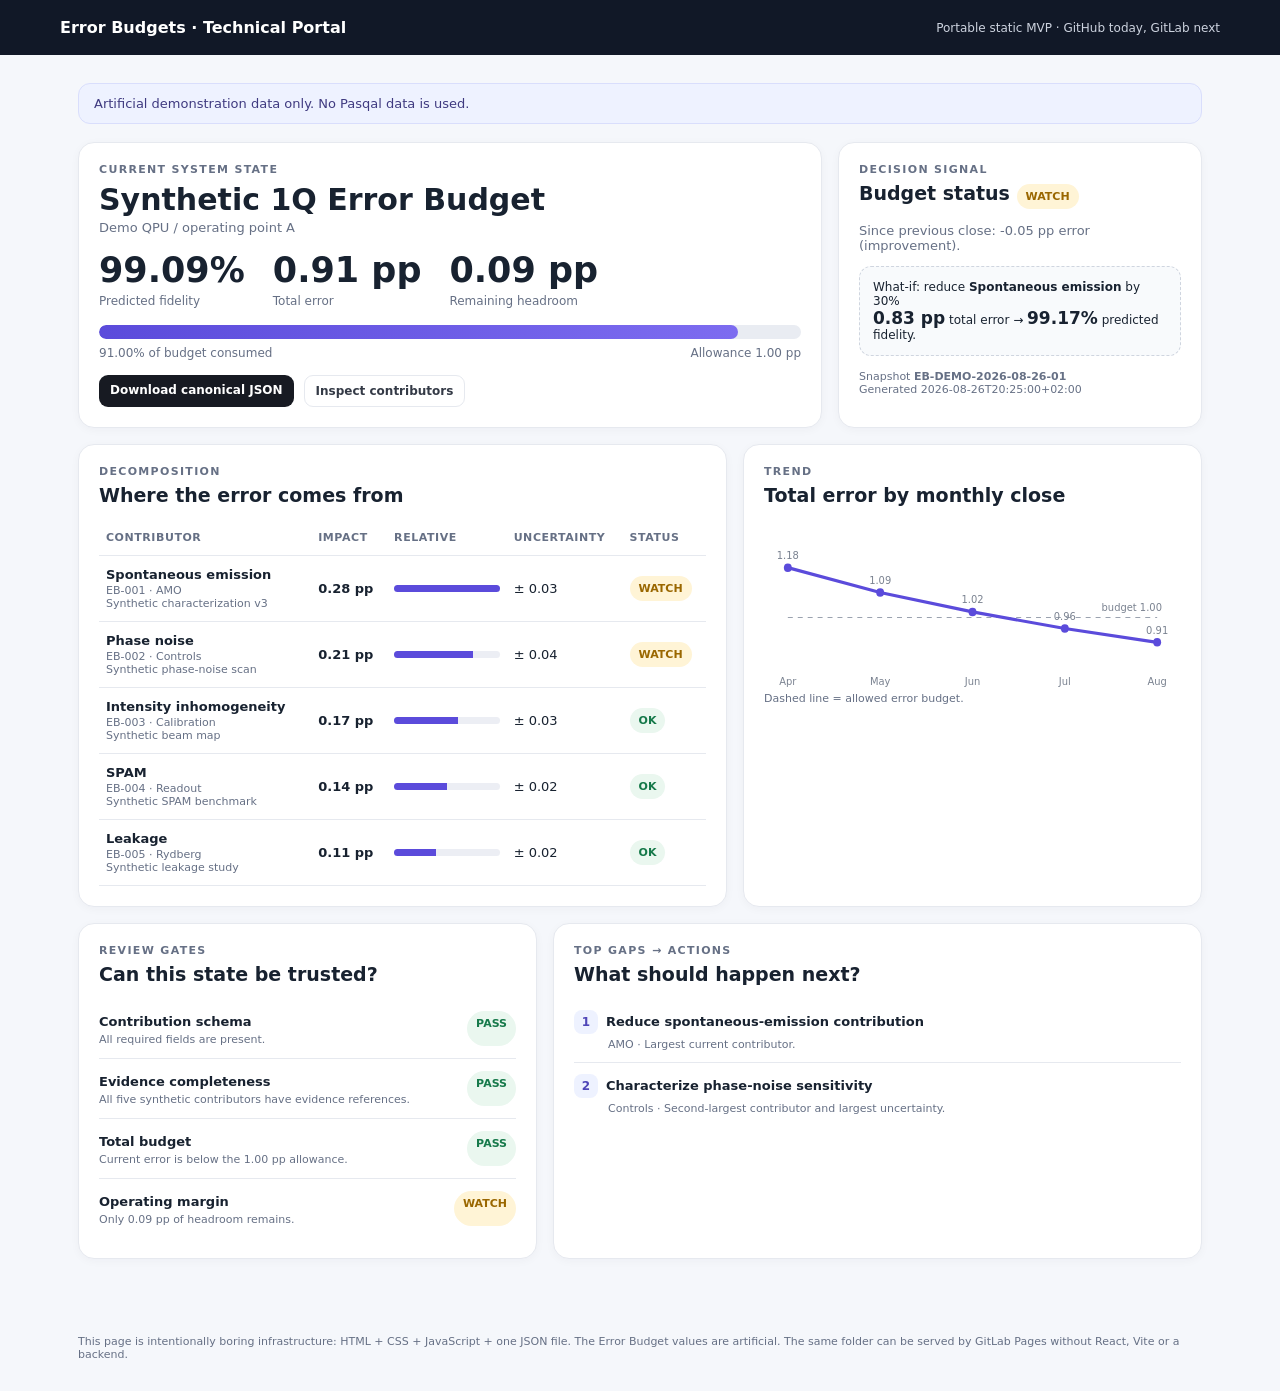
==== public/error-budget-demo/index.html @ 0f98104f "Add portable synthetic Error Budget dashboard" ====
<!doctype html>
<html lang="en">
<head>
<meta charset="utf-8">
<meta name="viewport" content="width=device-width,initial-scale=1">
<title>Synthetic Error Budget MVP</title>
<style>
:root{--bg:#f5f7fb;--card:#fff;--ink:#182230;--muted:#667085;--line:#e6e9ef;--accent:#5b4bdb;--ok:#16794a;--okbg:#eaf7ef;--warn:#9a6700;--warnbg:#fff4d6;--bad:#b42318;--badbg:#feeceb;--dark:#111827}*{box-sizing:border-box}body{margin:0;font-family:Inter,ui-sans-serif,system-ui,-apple-system,BlinkMacSystemFont,"Segoe UI",sans-serif;background:var(--bg);color:var(--ink)}header{background:var(--dark);color:#fff;padding:18px 26px}.head{max-width:1160px;margin:auto;display:flex;justify-content:space-between;gap:20px;align-items:center}.brand{font-weight:800}.demo{font-size:12px;color:#cdd3df}main{max-width:1160px;margin:28px auto;padding:0 18px 48px}.notice{background:#eef2ff;border:1px solid #d9defc;border-radius:12px;padding:12px 15px;color:#3f3a80;font-size:13px;margin-bottom:18px}.grid{display:grid;grid-template-columns:repeat(12,1fr);gap:16px}.card{background:var(--card);border:1px solid var(--line);border-radius:16px;padding:20px;box-shadow:0 2px 10px rgba(24,34,48,.035)}.span8{grid-column:span 8}.span4{grid-column:span 4}.span7{grid-column:span 7}.span5{grid-column:span 5}.eyebrow{font-size:11px;text-transform:uppercase;letter-spacing:.12em;color:var(--muted);font-weight:800}h1{font-size:30px;margin:6px 0 3px}h2{font-size:19px;margin:6px 0 14px}.sub{color:var(--muted);font-size:13px}.kpirow{display:flex;gap:28px;flex-wrap:wrap;margin-top:18px}.kpi .value{font-size:35px;font-weight:850;line-height:1}.kpi .label{font-size:12px;color:var(--muted);margin-top:6px}.pill{display:inline-block;border-radius:999px;padding:6px 9px;font-size:11px;font-weight:850}.PASS,.OK{background:var(--okbg);color:var(--ok)}.WATCH{background:var(--warnbg);color:var(--warn)}.FAIL,.BLOCKED{background:var(--badbg);color:var(--bad)}.meter{height:14px;background:#e9ecf2;border-radius:999px;overflow:hidden;margin:17px 0 7px}.meter>div{height:100%;background:linear-gradient(90deg,#5b4bdb,#7d6cf0);border-radius:999px}.rowline{display:flex;justify-content:space-between;gap:12px;font-size:12px;color:var(--muted)}table{width:100%;border-collapse:collapse}th,td{text-align:left;padding:11px 7px;border-bottom:1px solid var(--line);vertical-align:middle}th{font-size:11px;color:var(--muted);text-transform:uppercase;letter-spacing:.05em}td{font-size:13px}.name{font-weight:750}.small{font-size:11px;color:var(--muted);margin-top:2px}.impactbar{min-width:95px;height:7px;background:#eceef4;border-radius:99px;overflow:hidden}.impactbar div{height:100%;background:var(--accent)}.gate{display:grid;grid-template-columns:1fr auto;gap:10px;padding:12px 0;border-bottom:1px solid var(--line)}.gate:last-child{border-bottom:0}.gate b{font-size:13px}.gate p{margin:3px 0 0;font-size:11px;color:var(--muted)}.action{padding:11px 0;border-bottom:1px solid var(--line)}.action:last-child{border-bottom:0}.action .n{display:inline-grid;place-items:center;width:24px;height:24px;border-radius:8px;background:#eef2ff;color:#4f46b8;font-size:12px;font-weight:800;margin-right:8px}.action b{font-size:13px}.action p{font-size:11px;color:var(--muted);margin:4px 0 0 34px}.scenario{background:#f8fafc;border:1px dashed #cfd5df;border-radius:12px;padding:13px;margin-top:13px;font-size:12px}.scenario strong{font-size:17px}.trendwrap{height:170px;margin-top:10px}.trendwrap svg{width:100%;height:100%;overflow:visible}.axis{font-size:10px;fill:#7a8290}.linkbar{display:flex;gap:10px;flex-wrap:wrap;margin-top:15px}.button{display:inline-block;text-decoration:none;background:#171a22;color:white;padding:8px 11px;border-radius:9px;font-size:12px;font-weight:700}.button.secondary{background:white;color:#343a46;border:1px solid var(--line)}footer{max-width:1160px;margin:auto;padding:0 18px 30px;color:var(--muted);font-size:11px}@media(max-width:850px){.span8,.span4,.span7,.span5{grid-column:1/-1}.head{align-items:flex-start;flex-direction:column}.kpirow{gap:20px}.tablewrap{overflow-x:auto}}
</style>
</head>
<body>
<header><div class="head"><div class="brand">Error Budgets · Technical Portal</div><div class="demo">Portable static MVP · GitHub today, GitLab next</div></div></header>
<main>
<div class="notice" id="disclaimer">Loading synthetic dataset…</div>
<div class="grid">
<section class="card span8">
<div class="eyebrow">Current system state</div><h1 id="title">Synthetic Error Budget</h1><div class="sub" id="scope"></div>
<div class="kpirow">
<div class="kpi"><div class="value" id="fidelity">—</div><div class="label">Predicted fidelity</div></div>
<div class="kpi"><div class="value" id="error">—</div><div class="label">Total error</div></div>
<div class="kpi"><div class="value" id="headroom">—</div><div class="label">Remaining headroom</div></div>
</div>
<div class="meter"><div id="meter" style="width:0%"></div></div><div class="rowline"><span id="consumed"></span><span id="allowance"></span></div>
<div class="linkbar"><a class="button" href="data.json" download>Download canonical JSON</a><a class="button secondary" href="#contributors">Inspect contributors</a></div>
</section>
<section class="card span4"><div class="eyebrow">Decision signal</div><h2>Budget status <span id="status" class="pill"></span></h2><div id="change" class="sub"></div><div class="scenario" id="scenario"></div><div class="small" style="margin-top:14px">Snapshot <b id="snapshot"></b><br>Generated <span id="generated"></span></div></section>
<section class="card span7" id="contributors"><div class="eyebrow">Decomposition</div><h2>Where the error comes from</h2><div class="tablewrap"><table><thead><tr><th>Contributor</th><th>Impact</th><th>Relative</th><th>Uncertainty</th><th>Status</th></tr></thead><tbody id="rows"></tbody></table></div></section>
<section class="card span5"><div class="eyebrow">Trend</div><h2>Total error by monthly close</h2><div class="trendwrap"><svg id="trend" viewBox="0 0 420 160" preserveAspectRatio="none"></svg></div><div class="small">Dashed line = allowed error budget.</div></section>
<section class="card span5"><div class="eyebrow">Review gates</div><h2>Can this state be trusted?</h2><div id="gates"></div></section>
<section class="card span7"><div class="eyebrow">Top gaps → actions</div><h2>What should happen next?</h2><div id="actions"></div></section>
</div>
</main>
<footer>This page is intentionally boring infrastructure: HTML + CSS + JavaScript + one JSON file. The Error Budget values are artificial. The same folder can be served by GitLab Pages without React, Vite or a backend.</footer>
<script>
const cls=s=>String(s).toUpperCase(); const f=n=>Number(n).toFixed(2);
fetch('data.json',{cache:'no-store'}).then(r=>{if(!r.ok)throw new Error('data.json '+r.status);return r.json()}).then(d=>{
 const b=d.budget, current=b.current_error_pp, allowed=b.allowed_error_pp, fidelity=100-current, head=allowed-current, used=current/allowed*100, delta=current-b.previous_error_pp;
 document.title=d.meta.title+' · Error Budgets MVP'; document.querySelector('#disclaimer').textContent=d.meta.disclaimer;
 document.querySelector('#title').textContent=d.meta.title; document.querySelector('#scope').textContent=d.meta.scope;
 document.querySelector('#fidelity').textContent=f(fidelity)+'%'; document.querySelector('#error').textContent=f(current)+' pp'; document.querySelector('#headroom').textContent=f(head)+' pp';
 document.querySelector('#meter').style.width=Math.min(100,used)+'%'; document.querySelector('#consumed').textContent=f(used)+'% of budget consumed'; document.querySelector('#allowance').textContent='Allowance '+f(allowed)+' pp';
 const st=document.querySelector('#status');st.textContent=b.status;st.className='pill '+cls(b.status);
 document.querySelector('#change').textContent='Since previous close: '+(delta>0?'+':'')+f(delta)+' pp error ('+(delta<0?'improvement':'degradation')+').'; document.querySelector('#snapshot').textContent=d.meta.snapshot;document.querySelector('#generated').textContent=d.meta.generated_at;
 const max=Math.max(...d.contributors.map(x=>x.impact_pp)); document.querySelector('#rows').innerHTML=d.contributors.slice().sort((a,b)=>b.impact_pp-a.impact_pp).map(x=>`<tr><td><div class="name">${x.name}</div><div class="small">${x.id} · ${x.owner}<br>${x.evidence}</div></td><td><b>${f(x.impact_pp)} pp</b></td><td><div class="impactbar"><div style="width:${100*x.impact_pp/max}%"></div></div></td><td>± ${f(x.uncertainty_pp)}</td><td><span class="pill ${cls(x.status)}">${x.status}</span></td></tr>`).join('');
 document.querySelector('#gates').innerHTML=d.gates.map(g=>`<div class="gate"><div><b>${g.name}</b><p>${g.note}</p></div><span class="pill ${cls(g.status)}">${g.status}</span></div>`).join('');
 document.querySelector('#actions').innerHTML=d.actions.map(a=>`<div class="action"><span class="n">${a.priority}</span><b>${a.action}</b><p>${a.owner} · ${a.rationale}</p></div>`).join('');
 const top=d.contributors.slice().sort((a,b)=>b.impact_pp-a.impact_pp)[0], improved=current-top.impact_pp*.30; document.querySelector('#scenario').innerHTML=`What-if: reduce <b>${top.name}</b> by 30%<br><strong>${f(improved)} pp</strong> total error → <strong>${f(100-improved)}%</strong> predicted fidelity.`;
 drawTrend(d.history,allowed);
}).catch(e=>{document.querySelector('#disclaimer').textContent='Could not load canonical data: '+e.message;document.querySelector('#disclaimer').style.background='#feeceb';});
function drawTrend(hist,allowed){const svg=document.querySelector('#trend'),W=420,H=160,p=24,vals=hist.map(x=>x.error_pp).concat([allowed]),min=Math.min(...vals)-.08,max=Math.max(...vals)+.08,X=i=>p+i*(W-2*p)/(hist.length-1),Y=v=>H-p-(v-min)*(H-2*p)/(max-min);let s=`<line x1="${p}" y1="${Y(allowed)}" x2="${W-p}" y2="${Y(allowed)}" stroke="#9aa2af" stroke-dasharray="5 5"/><text class="axis" x="${W-p-56}" y="${Y(allowed)-6}">budget ${allowed.toFixed(2)}</text>`;s+=`<polyline fill="none" stroke="#5b4bdb" stroke-width="3" points="${hist.map((x,i)=>X(i)+','+Y(x.error_pp)).join(' ')}"/>`;hist.forEach((x,i)=>{s+=`<circle cx="${X(i)}" cy="${Y(x.error_pp)}" r="4" fill="#5b4bdb"/><text class="axis" text-anchor="middle" x="${X(i)}" y="${H-5}">${x.period}</text><text class="axis" text-anchor="middle" x="${X(i)}" y="${Y(x.error_pp)-8}">${x.error_pp.toFixed(2)}</text>`});svg.innerHTML=s}
</script>
</body></html>
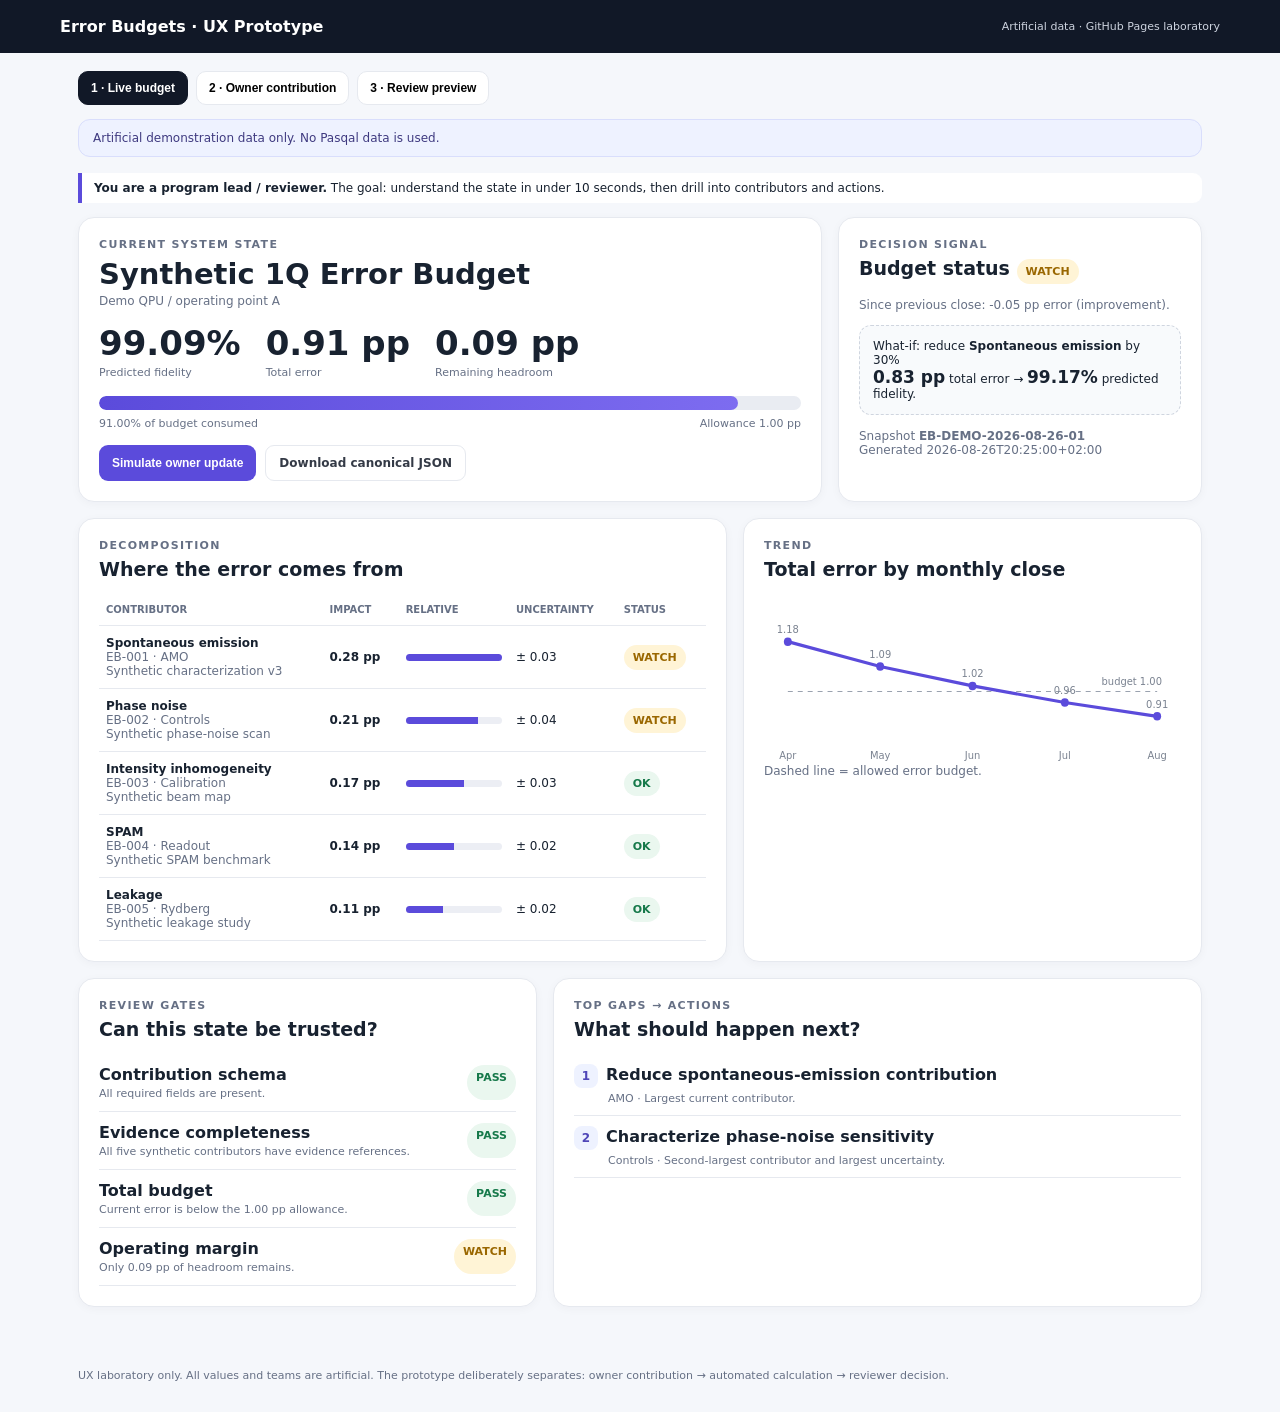
==== commit d340da9c: "Upgrade Error Budget demo to end-to-end UX prototype" ====
--- a/public/error-budget-demo/index.html
+++ b/public/error-budget-demo/index.html
@@ -1,52 +1,51 @@
 <!doctype html>
 <html lang="en">
 <head>
-<meta charset="utf-8">
-<meta name="viewport" content="width=device-width,initial-scale=1">
-<title>Synthetic Error Budget MVP</title>
+<meta charset="utf-8"><meta name="viewport" content="width=device-width,initial-scale=1">
+<title>Synthetic Error Budget UX MVP</title>
 <style>
-:root{--bg:#f5f7fb;--card:#fff;--ink:#182230;--muted:#667085;--line:#e6e9ef;--accent:#5b4bdb;--ok:#16794a;--okbg:#eaf7ef;--warn:#9a6700;--warnbg:#fff4d6;--bad:#b42318;--badbg:#feeceb;--dark:#111827}*{box-sizing:border-box}body{margin:0;font-family:Inter,ui-sans-serif,system-ui,-apple-system,BlinkMacSystemFont,"Segoe UI",sans-serif;background:var(--bg);color:var(--ink)}header{background:var(--dark);color:#fff;padding:18px 26px}.head{max-width:1160px;margin:auto;display:flex;justify-content:space-between;gap:20px;align-items:center}.brand{font-weight:800}.demo{font-size:12px;color:#cdd3df}main{max-width:1160px;margin:28px auto;padding:0 18px 48px}.notice{background:#eef2ff;border:1px solid #d9defc;border-radius:12px;padding:12px 15px;color:#3f3a80;font-size:13px;margin-bottom:18px}.grid{display:grid;grid-template-columns:repeat(12,1fr);gap:16px}.card{background:var(--card);border:1px solid var(--line);border-radius:16px;padding:20px;box-shadow:0 2px 10px rgba(24,34,48,.035)}.span8{grid-column:span 8}.span4{grid-column:span 4}.span7{grid-column:span 7}.span5{grid-column:span 5}.eyebrow{font-size:11px;text-transform:uppercase;letter-spacing:.12em;color:var(--muted);font-weight:800}h1{font-size:30px;margin:6px 0 3px}h2{font-size:19px;margin:6px 0 14px}.sub{color:var(--muted);font-size:13px}.kpirow{display:flex;gap:28px;flex-wrap:wrap;margin-top:18px}.kpi .value{font-size:35px;font-weight:850;line-height:1}.kpi .label{font-size:12px;color:var(--muted);margin-top:6px}.pill{display:inline-block;border-radius:999px;padding:6px 9px;font-size:11px;font-weight:850}.PASS,.OK{background:var(--okbg);color:var(--ok)}.WATCH{background:var(--warnbg);color:var(--warn)}.FAIL,.BLOCKED{background:var(--badbg);color:var(--bad)}.meter{height:14px;background:#e9ecf2;border-radius:999px;overflow:hidden;margin:17px 0 7px}.meter>div{height:100%;background:linear-gradient(90deg,#5b4bdb,#7d6cf0);border-radius:999px}.rowline{display:flex;justify-content:space-between;gap:12px;font-size:12px;color:var(--muted)}table{width:100%;border-collapse:collapse}th,td{text-align:left;padding:11px 7px;border-bottom:1px solid var(--line);vertical-align:middle}th{font-size:11px;color:var(--muted);text-transform:uppercase;letter-spacing:.05em}td{font-size:13px}.name{font-weight:750}.small{font-size:11px;color:var(--muted);margin-top:2px}.impactbar{min-width:95px;height:7px;background:#eceef4;border-radius:99px;overflow:hidden}.impactbar div{height:100%;background:var(--accent)}.gate{display:grid;grid-template-columns:1fr auto;gap:10px;padding:12px 0;border-bottom:1px solid var(--line)}.gate:last-child{border-bottom:0}.gate b{font-size:13px}.gate p{margin:3px 0 0;font-size:11px;color:var(--muted)}.action{padding:11px 0;border-bottom:1px solid var(--line)}.action:last-child{border-bottom:0}.action .n{display:inline-grid;place-items:center;width:24px;height:24px;border-radius:8px;background:#eef2ff;color:#4f46b8;font-size:12px;font-weight:800;margin-right:8px}.action b{font-size:13px}.action p{font-size:11px;color:var(--muted);margin:4px 0 0 34px}.scenario{background:#f8fafc;border:1px dashed #cfd5df;border-radius:12px;padding:13px;margin-top:13px;font-size:12px}.scenario strong{font-size:17px}.trendwrap{height:170px;margin-top:10px}.trendwrap svg{width:100%;height:100%;overflow:visible}.axis{font-size:10px;fill:#7a8290}.linkbar{display:flex;gap:10px;flex-wrap:wrap;margin-top:15px}.button{display:inline-block;text-decoration:none;background:#171a22;color:white;padding:8px 11px;border-radius:9px;font-size:12px;font-weight:700}.button.secondary{background:white;color:#343a46;border:1px solid var(--line)}footer{max-width:1160px;margin:auto;padding:0 18px 30px;color:var(--muted);font-size:11px}@media(max-width:850px){.span8,.span4,.span7,.span5{grid-column:1/-1}.head{align-items:flex-start;flex-direction:column}.kpirow{gap:20px}.tablewrap{overflow-x:auto}}
+:root{--bg:#f5f7fb;--card:#fff;--ink:#182230;--muted:#667085;--line:#e6e9ef;--accent:#5b4bdb;--accent2:#eef2ff;--ok:#16794a;--okbg:#eaf7ef;--warn:#9a6700;--warnbg:#fff4d6;--bad:#b42318;--badbg:#feeceb;--dark:#111827}*{box-sizing:border-box}body{margin:0;font-family:Inter,ui-sans-serif,system-ui,-apple-system,BlinkMacSystemFont,"Segoe UI",sans-serif;background:var(--bg);color:var(--ink)}header{background:var(--dark);color:#fff;padding:17px 20px;position:sticky;top:0;z-index:5}.head{max-width:1160px;margin:auto;display:flex;justify-content:space-between;align-items:center;gap:12px}.brand{font-weight:850}.demo{font-size:11px;color:#cdd3df}.tabs{max-width:1160px;margin:18px auto 0;padding:0 18px;display:flex;gap:8px;overflow:auto}.tab{border:1px solid var(--line);background:#fff;border-radius:10px;padding:9px 12px;font-weight:750;font-size:12px;white-space:nowrap;cursor:pointer}.tab.active{background:var(--dark);color:white;border-color:var(--dark)}main{max-width:1160px;margin:14px auto;padding:0 18px 48px}.notice{background:#eef2ff;border:1px solid #d9defc;border-radius:12px;padding:11px 14px;color:#3f3a80;font-size:12px;margin-bottom:16px}.view{display:none}.view.active{display:block}.grid{display:grid;grid-template-columns:repeat(12,1fr);gap:16px}.card{background:var(--card);border:1px solid var(--line);border-radius:16px;padding:20px;box-shadow:0 2px 10px rgba(24,34,48,.035)}.span8{grid-column:span 8}.span7{grid-column:span 7}.span6{grid-column:span 6}.span5{grid-column:span 5}.span4{grid-column:span 4}.eyebrow{font-size:11px;text-transform:uppercase;letter-spacing:.12em;color:var(--muted);font-weight:800}h1{font-size:29px;margin:6px 0 3px}h2{font-size:19px;margin:6px 0 14px}h3{font-size:15px;margin:10px 0}.sub,.small{color:var(--muted);font-size:12px}.kpirow{display:flex;gap:25px;flex-wrap:wrap;margin-top:18px}.kpi .value{font-size:34px;font-weight:850;line-height:1}.kpi .label{font-size:11px;color:var(--muted);margin-top:6px}.pill{display:inline-block;border-radius:999px;padding:6px 9px;font-size:11px;font-weight:850}.PASS,.OK,.ACCEPT{background:var(--okbg);color:var(--ok)}.WATCH{background:var(--warnbg);color:var(--warn)}.FAIL,.BLOCKED,.REJECT{background:var(--badbg);color:var(--bad)}.meter{height:14px;background:#e9ecf2;border-radius:999px;overflow:hidden;margin:17px 0 7px}.meter>div{height:100%;background:linear-gradient(90deg,#5b4bdb,#7d6cf0);border-radius:999px}.rowline{display:flex;justify-content:space-between;gap:12px;font-size:11px;color:var(--muted)}table{width:100%;border-collapse:collapse}th,td{text-align:left;padding:10px 7px;border-bottom:1px solid var(--line);vertical-align:middle}th{font-size:10px;color:var(--muted);text-transform:uppercase}td{font-size:12px}.name{font-weight:750}.impactbar{min-width:80px;height:7px;background:#eceef4;border-radius:99px;overflow:hidden}.impactbar div{height:100%;background:var(--accent)}.gate{display:grid;grid-template-columns:1fr auto;gap:10px;padding:11px 0;border-bottom:1px solid var(--line)}.gate p{margin:3px 0 0;font-size:11px;color:var(--muted)}.action{padding:10px 0;border-bottom:1px solid var(--line)}.action .n{display:inline-grid;place-items:center;width:24px;height:24px;border-radius:8px;background:var(--accent2);color:#4f46b8;font-size:12px;font-weight:800;margin-right:8px}.action p{font-size:11px;color:var(--muted);margin:4px 0 0 34px}.scenario,.preview{background:#f8fafc;border:1px dashed #cfd5df;border-radius:12px;padding:13px;margin-top:13px;font-size:12px}.scenario strong,.preview strong{font-size:17px}.trendwrap{height:170px;margin-top:10px}.trendwrap svg{width:100%;height:100%;overflow:visible}.axis{font-size:10px;fill:#7a8290}.button{display:inline-block;border:0;text-decoration:none;background:#171a22;color:white;padding:10px 13px;border-radius:9px;font-size:12px;font-weight:750;cursor:pointer}.button.secondary{background:white;color:#343a46;border:1px solid var(--line)}.button.accent{background:var(--accent)}.buttonrow{display:flex;gap:9px;flex-wrap:wrap;margin-top:15px}label{display:block;font-size:11px;font-weight:800;margin:13px 0 5px}input,select,textarea{width:100%;padding:11px 12px;border:1px solid #d5dae3;border-radius:10px;background:white;color:var(--ink);font:inherit;font-size:13px}textarea{min-height:82px;resize:vertical}.formgrid{display:grid;grid-template-columns:1fr 1fr;gap:12px}.jsonbox{white-space:pre-wrap;background:#101827;color:#d8e0ef;border-radius:12px;padding:14px;font-family:ui-monospace,SFMono-Regular,Menlo,monospace;font-size:11px;overflow:auto}.compare{display:grid;grid-template-columns:1fr auto 1fr;gap:12px;align-items:center}.compare .side{border:1px solid var(--line);border-radius:12px;padding:15px}.arrow{font-size:24px;color:var(--muted)}.rolehint{border-left:4px solid var(--accent);padding:8px 12px;background:white;margin-bottom:14px;border-radius:0 9px 9px 0;font-size:12px}.empty{padding:20px;border:1px dashed #cbd2dc;border-radius:12px;color:var(--muted);text-align:center}footer{max-width:1160px;margin:auto;padding:0 18px 30px;color:var(--muted);font-size:11px}@media(max-width:850px){.span8,.span7,.span6,.span5,.span4{grid-column:1/-1}.head{align-items:flex-start;flex-direction:column}.tablewrap{overflow-x:auto}.compare{grid-template-columns:1fr}.arrow{transform:rotate(90deg);text-align:center}.formgrid{grid-template-columns:1fr}.kpirow{gap:18px}}
 </style>
 </head>
 <body>
-<header><div class="head"><div class="brand">Error Budgets · Technical Portal</div><div class="demo">Portable static MVP · GitHub today, GitLab next</div></div></header>
+<header><div class="head"><div class="brand">Error Budgets · UX Prototype</div><div class="demo">Artificial data · GitHub Pages laboratory</div></div></header>
+<nav class="tabs"><button class="tab active" data-view="dashboard">1 · Live budget</button><button class="tab" data-view="owner">2 · Owner contribution</button><button class="tab" data-view="review">3 · Review preview</button></nav>
 <main>
 <div class="notice" id="disclaimer">Loading synthetic dataset…</div>
+<section class="view active" id="dashboard">
+<div class="rolehint"><b>You are a program lead / reviewer.</b> The goal: understand the state in under 10 seconds, then drill into contributors and actions.</div>
 <div class="grid">
-<section class="card span8">
-<div class="eyebrow">Current system state</div><h1 id="title">Synthetic Error Budget</h1><div class="sub" id="scope"></div>
-<div class="kpirow">
-<div class="kpi"><div class="value" id="fidelity">—</div><div class="label">Predicted fidelity</div></div>
-<div class="kpi"><div class="value" id="error">—</div><div class="label">Total error</div></div>
-<div class="kpi"><div class="value" id="headroom">—</div><div class="label">Remaining headroom</div></div>
-</div>
-<div class="meter"><div id="meter" style="width:0%"></div></div><div class="rowline"><span id="consumed"></span><span id="allowance"></span></div>
-<div class="linkbar"><a class="button" href="data.json" download>Download canonical JSON</a><a class="button secondary" href="#contributors">Inspect contributors</a></div>
-</section>
+<section class="card span8"><div class="eyebrow">Current system state</div><h1 id="title">Synthetic Error Budget</h1><div class="sub" id="scope"></div><div class="kpirow"><div class="kpi"><div class="value" id="fidelity">—</div><div class="label">Predicted fidelity</div></div><div class="kpi"><div class="value" id="error">—</div><div class="label">Total error</div></div><div class="kpi"><div class="value" id="headroom">—</div><div class="label">Remaining headroom</div></div></div><div class="meter"><div id="meter" style="width:0%"></div></div><div class="rowline"><span id="consumed"></span><span id="allowance"></span></div><div class="buttonrow"><button class="button accent" onclick="go('owner')">Simulate owner update</button><a class="button secondary" href="data.json" download>Download canonical JSON</a></div></section>
 <section class="card span4"><div class="eyebrow">Decision signal</div><h2>Budget status <span id="status" class="pill"></span></h2><div id="change" class="sub"></div><div class="scenario" id="scenario"></div><div class="small" style="margin-top:14px">Snapshot <b id="snapshot"></b><br>Generated <span id="generated"></span></div></section>
-<section class="card span7" id="contributors"><div class="eyebrow">Decomposition</div><h2>Where the error comes from</h2><div class="tablewrap"><table><thead><tr><th>Contributor</th><th>Impact</th><th>Relative</th><th>Uncertainty</th><th>Status</th></tr></thead><tbody id="rows"></tbody></table></div></section>
+<section class="card span7"><div class="eyebrow">Decomposition</div><h2>Where the error comes from</h2><div class="tablewrap"><table><thead><tr><th>Contributor</th><th>Impact</th><th>Relative</th><th>Uncertainty</th><th>Status</th></tr></thead><tbody id="rows"></tbody></table></div></section>
 <section class="card span5"><div class="eyebrow">Trend</div><h2>Total error by monthly close</h2><div class="trendwrap"><svg id="trend" viewBox="0 0 420 160" preserveAspectRatio="none"></svg></div><div class="small">Dashed line = allowed error budget.</div></section>
 <section class="card span5"><div class="eyebrow">Review gates</div><h2>Can this state be trusted?</h2><div id="gates"></div></section>
 <section class="card span7"><div class="eyebrow">Top gaps → actions</div><h2>What should happen next?</h2><div id="actions"></div></section>
-</div>
+</div></section>
+
+<section class="view" id="owner">
+<div class="rolehint"><b>You are an owner.</b> Your job is not to edit the dashboard. You submit one standardized contribution; the system calculates everything else.</div>
+<div class="grid"><section class="card span6"><div class="eyebrow">Contribution contract</div><h1>Submit an updated contribution</h1><div class="sub">Nothing is written to GitHub in this demo. This only simulates the owner experience in your browser.</div><form id="ownerForm"><label>Contributor</label><select id="cId"></select><div class="formgrid"><div><label>Measured impact (pp)</label><input id="cImpact" type="number" step="0.01" min="0" required></div><div><label>Uncertainty (pp)</label><input id="cUnc" type="number" step="0.01" min="0" required></div></div><label>Evidence / method</label><textarea id="cEvidence" required></textarea><label>Owner note</label><textarea id="cNote" placeholder="Why did this value change? What should the reviewer know?"></textarea><div class="buttonrow"><button class="button accent" type="submit">Generate review preview</button><button class="button secondary" type="button" id="resetProposal">Reset demo</button></div></form></section><section class="card span6"><div class="eyebrow">What the machine receives</div><h2>Standard contribution</h2><div class="sub">This is the object that would later be validated by GitLab CI.</div><pre id="contractPreview" class="jsonbox">Choose a contributor and edit the form.</pre><div class="preview"><b>Owner rule:</b> provide the fact, uncertainty, evidence and note. Do not manually recalculate totals, plots, gates or reports.</div></section></div>
+</section>
+
+<section class="view" id="review">
+<div class="rolehint"><b>You are a reviewer.</b> Review the scientific/technical consequence before accepting the contribution.</div>
+<div id="reviewEmpty" class="empty">No owner proposal yet. Go to “Owner contribution” and generate one.</div>
+<div id="reviewContent" style="display:none"><div class="grid"><section class="card span8"><div class="eyebrow">Before → after</div><h1 id="reviewTitle">Contribution review</h1><div class="compare"><div class="side"><div class="small">CURRENT ACCEPTED STATE</div><h3 id="beforeName"></h3><div class="kpirow"><div class="kpi"><div class="value" id="beforeImpact"></div><div class="label">Contributor impact</div></div><div class="kpi"><div class="value" id="beforeTotal"></div><div class="label">Total error</div></div></div></div><div class="arrow">→</div><div class="side"><div class="small">IF ACCEPTED</div><h3 id="afterName"></h3><div class="kpirow"><div class="kpi"><div class="value" id="afterImpact"></div><div class="label">Contributor impact</div></div><div class="kpi"><div class="value" id="afterTotal"></div><div class="label">Total error</div></div></div></div></div></section><section class="card span4"><div class="eyebrow">Automatic consequence</div><h2 id="reviewSignal"></h2><div id="reviewDetails" class="sub"></div><div class="buttonrow"><button class="button accent" id="acceptSim">Simulate accept</button><button class="button secondary" onclick="go('owner')">Back to owner</button></div></section><section class="card span6"><div class="eyebrow">Evidence</div><h2>What changed and why?</h2><div id="reviewEvidence"></div></section><section class="card span6"><div class="eyebrow">Machine-readable proposal</div><pre id="reviewJson" class="jsonbox"></pre></section></div></div>
+</section>
 </main>
-<footer>This page is intentionally boring infrastructure: HTML + CSS + JavaScript + one JSON file. The Error Budget values are artificial. The same folder can be served by GitLab Pages without React, Vite or a backend.</footer>
+<footer>UX laboratory only. All values and teams are artificial. The prototype deliberately separates: owner contribution → automated calculation → reviewer decision.</footer>
 <script>
-const cls=s=>String(s).toUpperCase(); const f=n=>Number(n).toFixed(2);
-fetch('data.json',{cache:'no-store'}).then(r=>{if(!r.ok)throw new Error('data.json '+r.status);return r.json()}).then(d=>{
- const b=d.budget, current=b.current_error_pp, allowed=b.allowed_error_pp, fidelity=100-current, head=allowed-current, used=current/allowed*100, delta=current-b.previous_error_pp;
- document.title=d.meta.title+' · Error Budgets MVP'; document.querySelector('#disclaimer').textContent=d.meta.disclaimer;
- document.querySelector('#title').textContent=d.meta.title; document.querySelector('#scope').textContent=d.meta.scope;
- document.querySelector('#fidelity').textContent=f(fidelity)+'%'; document.querySelector('#error').textContent=f(current)+' pp'; document.querySelector('#headroom').textContent=f(head)+' pp';
- document.querySelector('#meter').style.width=Math.min(100,used)+'%'; document.querySelector('#consumed').textContent=f(used)+'% of budget consumed'; document.querySelector('#allowance').textContent='Allowance '+f(allowed)+' pp';
- const st=document.querySelector('#status');st.textContent=b.status;st.className='pill '+cls(b.status);
- document.querySelector('#change').textContent='Since previous close: '+(delta>0?'+':'')+f(delta)+' pp error ('+(delta<0?'improvement':'degradation')+').'; document.querySelector('#snapshot').textContent=d.meta.snapshot;document.querySelector('#generated').textContent=d.meta.generated_at;
- const max=Math.max(...d.contributors.map(x=>x.impact_pp)); document.querySelector('#rows').innerHTML=d.contributors.slice().sort((a,b)=>b.impact_pp-a.impact_pp).map(x=>`<tr><td><div class="name">${x.name}</div><div class="small">${x.id} · ${x.owner}<br>${x.evidence}</div></td><td><b>${f(x.impact_pp)} pp</b></td><td><div class="impactbar"><div style="width:${100*x.impact_pp/max}%"></div></div></td><td>± ${f(x.uncertainty_pp)}</td><td><span class="pill ${cls(x.status)}">${x.status}</span></td></tr>`).join('');
- document.querySelector('#gates').innerHTML=d.gates.map(g=>`<div class="gate"><div><b>${g.name}</b><p>${g.note}</p></div><span class="pill ${cls(g.status)}">${g.status}</span></div>`).join('');
- document.querySelector('#actions').innerHTML=d.actions.map(a=>`<div class="action"><span class="n">${a.priority}</span><b>${a.action}</b><p>${a.owner} · ${a.rationale}</p></div>`).join('');
- const top=d.contributors.slice().sort((a,b)=>b.impact_pp-a.impact_pp)[0], improved=current-top.impact_pp*.30; document.querySelector('#scenario').innerHTML=`What-if: reduce <b>${top.name}</b> by 30%<br><strong>${f(improved)} pp</strong> total error → <strong>${f(100-improved)}%</strong> predicted fidelity.`;
- drawTrend(d.history,allowed);
-}).catch(e=>{document.querySelector('#disclaimer').textContent='Could not load canonical data: '+e.message;document.querySelector('#disclaimer').style.background='#feeceb';});
-function drawTrend(hist,allowed){const svg=document.querySelector('#trend'),W=420,H=160,p=24,vals=hist.map(x=>x.error_pp).concat([allowed]),min=Math.min(...vals)-.08,max=Math.max(...vals)+.08,X=i=>p+i*(W-2*p)/(hist.length-1),Y=v=>H-p-(v-min)*(H-2*p)/(max-min);let s=`<line x1="${p}" y1="${Y(allowed)}" x2="${W-p}" y2="${Y(allowed)}" stroke="#9aa2af" stroke-dasharray="5 5"/><text class="axis" x="${W-p-56}" y="${Y(allowed)-6}">budget ${allowed.toFixed(2)}</text>`;s+=`<polyline fill="none" stroke="#5b4bdb" stroke-width="3" points="${hist.map((x,i)=>X(i)+','+Y(x.error_pp)).join(' ')}"/>`;hist.forEach((x,i)=>{s+=`<circle cx="${X(i)}" cy="${Y(x.error_pp)}" r="4" fill="#5b4bdb"/><text class="axis" text-anchor="middle" x="${X(i)}" y="${H-5}">${x.period}</text><text class="axis" text-anchor="middle" x="${X(i)}" y="${Y(x.error_pp)-8}">${x.error_pp.toFixed(2)}</text>`});svg.innerHTML=s}
+let DATA=null, proposal=null; const $=s=>document.querySelector(s), $$=s=>document.querySelectorAll(s), f=n=>Number(n).toFixed(2), cls=s=>String(s).toUpperCase();
+function go(id){$$('.view').forEach(v=>v.classList.remove('active'));$$('.tab').forEach(t=>t.classList.toggle('active',t.dataset.view===id));$('#'+id).classList.add('active');window.scrollTo({top:0,behavior:'smooth'});if(id==='review')renderReview();}
+$$('.tab').forEach(t=>t.onclick=()=>go(t.dataset.view));
+fetch('data.json',{cache:'no-store'}).then(r=>r.json()).then(d=>{DATA=d;proposal=JSON.parse(localStorage.getItem('ebDemoProposal')||'null');renderDashboard();setupOwner();renderReview();}).catch(e=>{$('#disclaimer').textContent='Could not load canonical data: '+e.message;});
+function renderDashboard(){const d=DATA,b=d.budget,current=b.current_error_pp,allowed=b.allowed_error_pp,fidelity=100-current,head=allowed-current,used=current/allowed*100,delta=current-b.previous_error_pp;$('#disclaimer').textContent=d.meta.disclaimer;$('#title').textContent=d.meta.title;$('#scope').textContent=d.meta.scope;$('#fidelity').textContent=f(fidelity)+'%';$('#error').textContent=f(current)+' pp';$('#headroom').textContent=f(head)+' pp';$('#meter').style.width=Math.min(100,used)+'%';$('#consumed').textContent=f(used)+'% of budget consumed';$('#allowance').textContent='Allowance '+f(allowed)+' pp';$('#status').textContent=b.status;$('#status').className='pill '+cls(b.status);$('#change').textContent='Since previous close: '+(delta>0?'+':'')+f(delta)+' pp error ('+(delta<0?'improvement':'degradation')+').';$('#snapshot').textContent=d.meta.snapshot;$('#generated').textContent=d.meta.generated_at;const max=Math.max(...d.contributors.map(x=>x.impact_pp));$('#rows').innerHTML=d.contributors.slice().sort((a,b)=>b.impact_pp-a.impact_pp).map(x=>`<tr><td><div class="name">${x.name}</div><div class="small">${x.id} · ${x.owner}<br>${x.evidence}</div></td><td><b>${f(x.impact_pp)} pp</b></td><td><div class="impactbar"><div style="width:${100*x.impact_pp/max}%"></div></div></td><td>± ${f(x.uncertainty_pp)}</td><td><span class="pill ${cls(x.status)}">${x.status}</span></td></tr>`).join('');$('#gates').innerHTML=d.gates.map(g=>`<div class="gate"><div><b>${g.name}</b><p>${g.note}</p></div><span class="pill ${cls(g.status)}">${g.status}</span></div>`).join('');$('#actions').innerHTML=d.actions.map(a=>`<div class="action"><span class="n">${a.priority}</span><b>${a.action}</b><p>${a.owner} · ${a.rationale}</p></div>`).join('');const top=d.contributors.slice().sort((a,b)=>b.impact_pp-a.impact_pp)[0],improved=current-top.impact_pp*.30;$('#scenario').innerHTML=`What-if: reduce <b>${top.name}</b> by 30%<br><strong>${f(improved)} pp</strong> total error → <strong>${f(100-improved)}%</strong> predicted fidelity.`;drawTrend(d.history,allowed);}
+function drawTrend(hist,allowed){const svg=$('#trend'),W=420,H=160,p=24,vals=hist.map(x=>x.error_pp).concat([allowed]),min=Math.min(...vals)-.08,max=Math.max(...vals)+.08,X=i=>p+i*(W-2*p)/(hist.length-1),Y=v=>H-p-(v-min)*(H-2*p)/(max-min);let s=`<line x1="${p}" y1="${Y(allowed)}" x2="${W-p}" y2="${Y(allowed)}" stroke="#9aa2af" stroke-dasharray="5 5"/><text class="axis" x="${W-p-56}" y="${Y(allowed)-6}">budget ${allowed.toFixed(2)}</text><polyline fill="none" stroke="#5b4bdb" stroke-width="3" points="${hist.map((x,i)=>X(i)+','+Y(x.error_pp)).join(' ')}"/>`;hist.forEach((x,i)=>s+=`<circle cx="${X(i)}" cy="${Y(x.error_pp)}" r="4" fill="#5b4bdb"/><text class="axis" text-anchor="middle" x="${X(i)}" y="${H-5}">${x.period}</text><text class="axis" text-anchor="middle" x="${X(i)}" y="${Y(x.error_pp)-8}">${x.error_pp.toFixed(2)}</text>`);svg.innerHTML=s;}
+function setupOwner(){const sel=$('#cId');sel.innerHTML=DATA.contributors.map(x=>`<option value="${x.id}">${x.id} — ${x.name}</option>`).join('');sel.onchange=loadContributor;['#cImpact','#cUnc','#cEvidence','#cNote'].forEach(s=>$(s).addEventListener('input',updateContract));loadContributor();$('#ownerForm').onsubmit=e=>{e.preventDefault();proposal=buildProposal();localStorage.setItem('ebDemoProposal',JSON.stringify(proposal));renderReview();go('review');};$('#resetProposal').onclick=()=>{localStorage.removeItem('ebDemoProposal');proposal=null;loadContributor();renderReview();};}
+function loadContributor(){const c=DATA.contributors.find(x=>x.id===$('#cId').value)||DATA.contributors[0];$('#cImpact').value=c.impact_pp;$('#cUnc').value=c.uncertainty_pp;$('#cEvidence').value=c.evidence;$('#cNote').value='Synthetic updated measurement after characterization.';updateContract();}
+function buildProposal(){const c=DATA.contributors.find(x=>x.id===$('#cId').value);return{schema_version:'0.1-demo',contribution_id:c.id,contributor:c.name,owner:c.owner,impact_pp:Number($('#cImpact').value),uncertainty_pp:Number($('#cUnc').value),evidence:$('#cEvidence').value.trim(),owner_note:$('#cNote').value.trim(),operating_point:DATA.meta.scope,status:'PROPOSED'};}
+function updateContract(){if(!DATA)return;$('#contractPreview').textContent=JSON.stringify(buildProposal(),null,2);}
+function renderReview(){if(!DATA)return;proposal=proposal||JSON.parse(localStorage.getItem('ebDemoProposal')||'null');$('#reviewEmpty').style.display=proposal?'none':'block';$('#reviewContent').style.display=proposal?'block':'none';if(!proposal)return;const old=DATA.contributors.find(x=>x.id===proposal.contribution_id),before=DATA.budget.current_error_pp,after=before-old.impact_pp+proposal.impact_pp,allowed=DATA.budget.allowed_error_pp,delta=after-before,status=after<=allowed?'PASS':'FAIL';$('#reviewTitle').textContent=proposal.contribution_id+' · '+proposal.contributor;$('#beforeName').textContent=old.name;$('#afterName').textContent=proposal.contributor;$('#beforeImpact').textContent=f(old.impact_pp)+' pp';$('#afterImpact').textContent=f(proposal.impact_pp)+' pp';$('#beforeTotal').textContent=f(before)+' pp';$('#afterTotal').textContent=f(after)+' pp';$('#reviewSignal').innerHTML=`<span class="pill ${status}">${status}</span> ${(delta>=0?'+':'')+f(delta)} pp`;$('#reviewDetails').innerHTML=`Budget allowance: <b>${f(allowed)} pp</b><br>Predicted fidelity if accepted: <b>${f(100-after)}%</b><br>Remaining headroom: <b>${f(allowed-after)} pp</b>`;$('#reviewEvidence').innerHTML=`<p><b>Evidence:</b><br>${proposal.evidence}</p><p><b>Owner note:</b><br>${proposal.owner_note||'—'}</p><p class="small">Uncertainty: ± ${f(proposal.uncertainty_pp)} pp · Owner: ${proposal.owner}</p>`;$('#reviewJson').textContent=JSON.stringify(proposal,null,2);$('#acceptSim').onclick=()=>{alert('Simulation only: in the real system this would be accepted through review/merge, then the canonical dataset and dashboard would regenerate automatically.');};}
 </script>
-</body></html>
+</body></html>
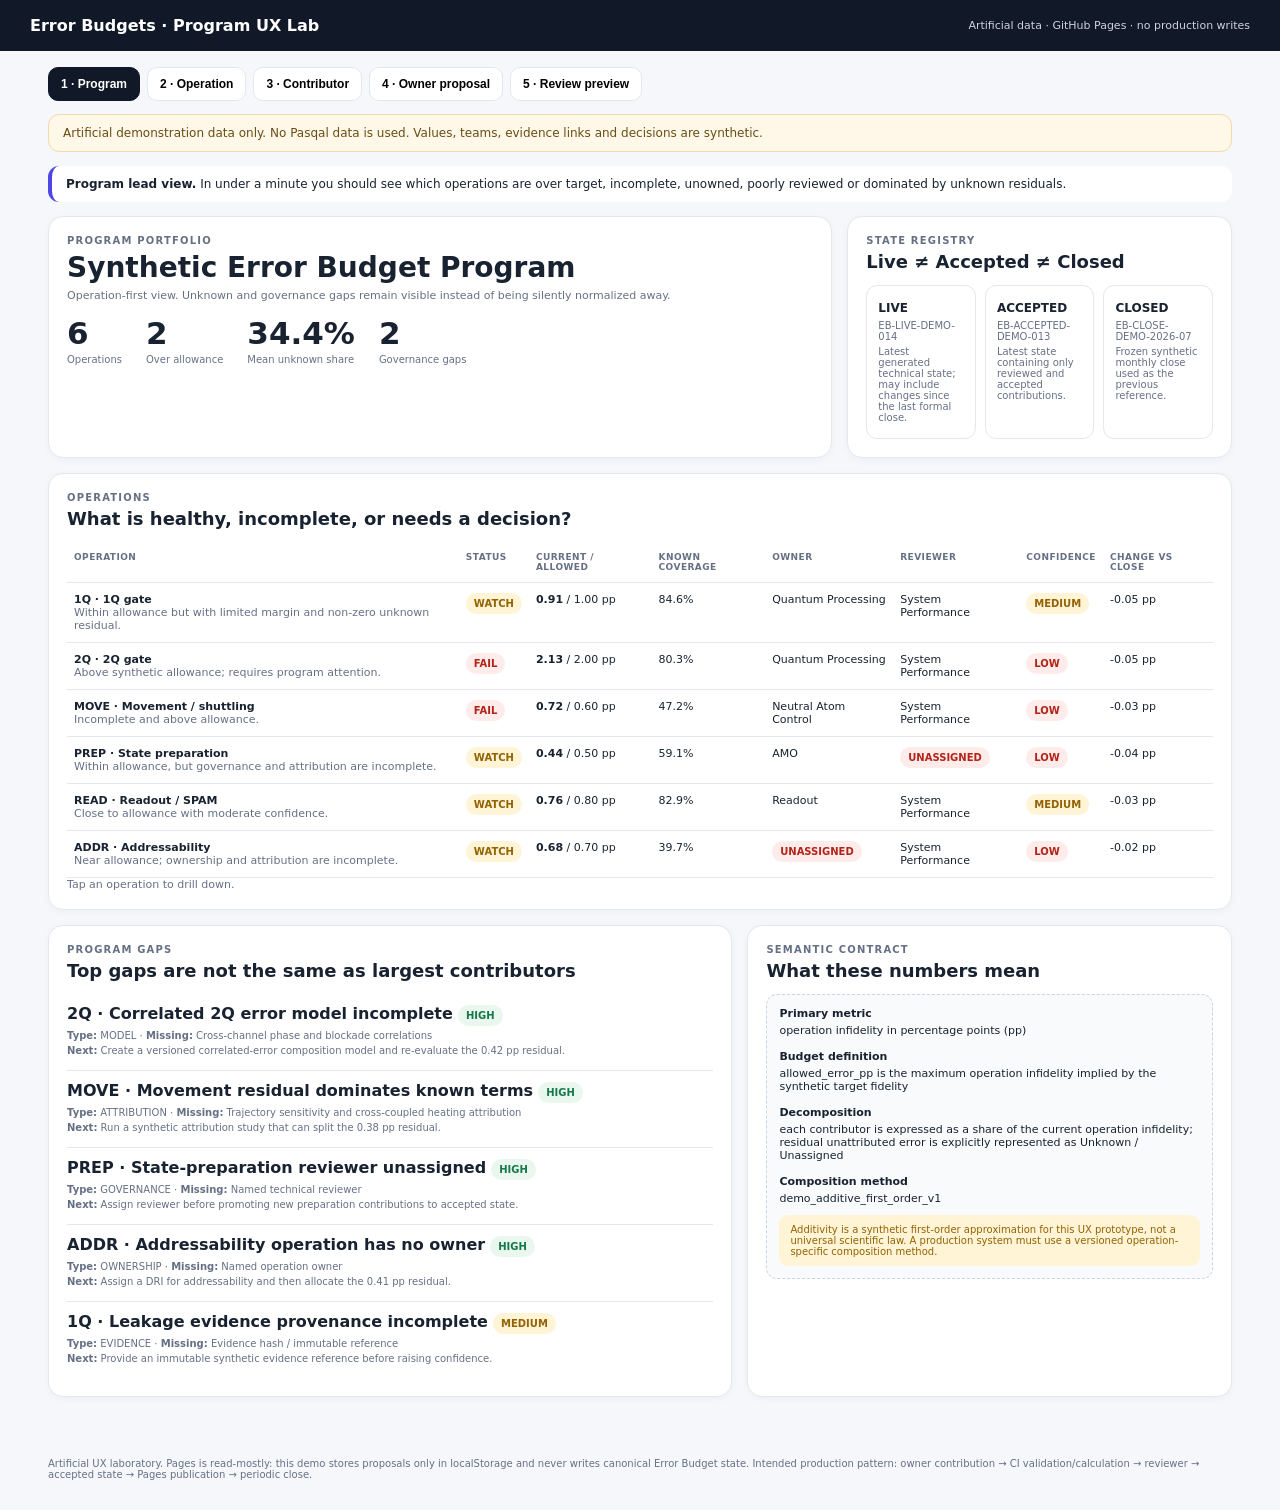
==== commit b1cad20a: "Consolidate Error Budget program and contribution UX" ====
--- a/public/error-budget-demo/index.html
+++ b/public/error-budget-demo/index.html
@@ -2,50 +2,73 @@
 <html lang="en">
 <head>
 <meta charset="utf-8"><meta name="viewport" content="width=device-width,initial-scale=1">
-<title>Synthetic Error Budget UX MVP</title>
+<title>Synthetic Error Budget Program</title>
 <style>
-:root{--bg:#f5f7fb;--card:#fff;--ink:#182230;--muted:#667085;--line:#e6e9ef;--accent:#5b4bdb;--accent2:#eef2ff;--ok:#16794a;--okbg:#eaf7ef;--warn:#9a6700;--warnbg:#fff4d6;--bad:#b42318;--badbg:#feeceb;--dark:#111827}*{box-sizing:border-box}body{margin:0;font-family:Inter,ui-sans-serif,system-ui,-apple-system,BlinkMacSystemFont,"Segoe UI",sans-serif;background:var(--bg);color:var(--ink)}header{background:var(--dark);color:#fff;padding:17px 20px;position:sticky;top:0;z-index:5}.head{max-width:1160px;margin:auto;display:flex;justify-content:space-between;align-items:center;gap:12px}.brand{font-weight:850}.demo{font-size:11px;color:#cdd3df}.tabs{max-width:1160px;margin:18px auto 0;padding:0 18px;display:flex;gap:8px;overflow:auto}.tab{border:1px solid var(--line);background:#fff;border-radius:10px;padding:9px 12px;font-weight:750;font-size:12px;white-space:nowrap;cursor:pointer}.tab.active{background:var(--dark);color:white;border-color:var(--dark)}main{max-width:1160px;margin:14px auto;padding:0 18px 48px}.notice{background:#eef2ff;border:1px solid #d9defc;border-radius:12px;padding:11px 14px;color:#3f3a80;font-size:12px;margin-bottom:16px}.view{display:none}.view.active{display:block}.grid{display:grid;grid-template-columns:repeat(12,1fr);gap:16px}.card{background:var(--card);border:1px solid var(--line);border-radius:16px;padding:20px;box-shadow:0 2px 10px rgba(24,34,48,.035)}.span8{grid-column:span 8}.span7{grid-column:span 7}.span6{grid-column:span 6}.span5{grid-column:span 5}.span4{grid-column:span 4}.eyebrow{font-size:11px;text-transform:uppercase;letter-spacing:.12em;color:var(--muted);font-weight:800}h1{font-size:29px;margin:6px 0 3px}h2{font-size:19px;margin:6px 0 14px}h3{font-size:15px;margin:10px 0}.sub,.small{color:var(--muted);font-size:12px}.kpirow{display:flex;gap:25px;flex-wrap:wrap;margin-top:18px}.kpi .value{font-size:34px;font-weight:850;line-height:1}.kpi .label{font-size:11px;color:var(--muted);margin-top:6px}.pill{display:inline-block;border-radius:999px;padding:6px 9px;font-size:11px;font-weight:850}.PASS,.OK,.ACCEPT{background:var(--okbg);color:var(--ok)}.WATCH{background:var(--warnbg);color:var(--warn)}.FAIL,.BLOCKED,.REJECT{background:var(--badbg);color:var(--bad)}.meter{height:14px;background:#e9ecf2;border-radius:999px;overflow:hidden;margin:17px 0 7px}.meter>div{height:100%;background:linear-gradient(90deg,#5b4bdb,#7d6cf0);border-radius:999px}.rowline{display:flex;justify-content:space-between;gap:12px;font-size:11px;color:var(--muted)}table{width:100%;border-collapse:collapse}th,td{text-align:left;padding:10px 7px;border-bottom:1px solid var(--line);vertical-align:middle}th{font-size:10px;color:var(--muted);text-transform:uppercase}td{font-size:12px}.name{font-weight:750}.impactbar{min-width:80px;height:7px;background:#eceef4;border-radius:99px;overflow:hidden}.impactbar div{height:100%;background:var(--accent)}.gate{display:grid;grid-template-columns:1fr auto;gap:10px;padding:11px 0;border-bottom:1px solid var(--line)}.gate p{margin:3px 0 0;font-size:11px;color:var(--muted)}.action{padding:10px 0;border-bottom:1px solid var(--line)}.action .n{display:inline-grid;place-items:center;width:24px;height:24px;border-radius:8px;background:var(--accent2);color:#4f46b8;font-size:12px;font-weight:800;margin-right:8px}.action p{font-size:11px;color:var(--muted);margin:4px 0 0 34px}.scenario,.preview{background:#f8fafc;border:1px dashed #cfd5df;border-radius:12px;padding:13px;margin-top:13px;font-size:12px}.scenario strong,.preview strong{font-size:17px}.trendwrap{height:170px;margin-top:10px}.trendwrap svg{width:100%;height:100%;overflow:visible}.axis{font-size:10px;fill:#7a8290}.button{display:inline-block;border:0;text-decoration:none;background:#171a22;color:white;padding:10px 13px;border-radius:9px;font-size:12px;font-weight:750;cursor:pointer}.button.secondary{background:white;color:#343a46;border:1px solid var(--line)}.button.accent{background:var(--accent)}.buttonrow{display:flex;gap:9px;flex-wrap:wrap;margin-top:15px}label{display:block;font-size:11px;font-weight:800;margin:13px 0 5px}input,select,textarea{width:100%;padding:11px 12px;border:1px solid #d5dae3;border-radius:10px;background:white;color:var(--ink);font:inherit;font-size:13px}textarea{min-height:82px;resize:vertical}.formgrid{display:grid;grid-template-columns:1fr 1fr;gap:12px}.jsonbox{white-space:pre-wrap;background:#101827;color:#d8e0ef;border-radius:12px;padding:14px;font-family:ui-monospace,SFMono-Regular,Menlo,monospace;font-size:11px;overflow:auto}.compare{display:grid;grid-template-columns:1fr auto 1fr;gap:12px;align-items:center}.compare .side{border:1px solid var(--line);border-radius:12px;padding:15px}.arrow{font-size:24px;color:var(--muted)}.rolehint{border-left:4px solid var(--accent);padding:8px 12px;background:white;margin-bottom:14px;border-radius:0 9px 9px 0;font-size:12px}.empty{padding:20px;border:1px dashed #cbd2dc;border-radius:12px;color:var(--muted);text-align:center}footer{max-width:1160px;margin:auto;padding:0 18px 30px;color:var(--muted);font-size:11px}@media(max-width:850px){.span8,.span7,.span6,.span5,.span4{grid-column:1/-1}.head{align-items:flex-start;flex-direction:column}.tablewrap{overflow-x:auto}.compare{grid-template-columns:1fr}.arrow{transform:rotate(90deg);text-align:center}.formgrid{grid-template-columns:1fr}.kpirow{gap:18px}}
+:root{--bg:#f5f7fb;--card:#fff;--ink:#182230;--muted:#667085;--line:#e3e7ee;--accent:#4f46e5;--accentbg:#eef2ff;--ok:#16794a;--okbg:#eaf7ef;--warn:#946200;--warnbg:#fff4d6;--bad:#b42318;--badbg:#feeceb;--dark:#111827;--unknown:#98a2b3}*{box-sizing:border-box}body{margin:0;font-family:Inter,ui-sans-serif,system-ui,-apple-system,BlinkMacSystemFont,"Segoe UI",sans-serif;background:var(--bg);color:var(--ink)}header{background:var(--dark);color:white;padding:16px 20px;position:sticky;top:0;z-index:10}.head{max-width:1220px;margin:auto;display:flex;align-items:center;justify-content:space-between;gap:16px}.brand{font-weight:850}.demo{font-size:11px;color:#cdd3df}.tabs{max-width:1220px;margin:16px auto 0;padding:0 18px;display:flex;gap:7px;overflow:auto}.tab{border:1px solid var(--line);background:white;border-radius:10px;padding:9px 12px;font-weight:750;font-size:12px;white-space:nowrap;cursor:pointer}.tab.active{background:var(--dark);color:white;border-color:var(--dark)}main{max-width:1220px;margin:13px auto;padding:0 18px 48px}.notice,.rolehint{border-radius:11px;padding:11px 14px;font-size:12px;margin-bottom:14px}.notice{background:#fff7e8;border:1px solid #f0d9aa;color:#684d16}.rolehint{background:white;border-left:4px solid var(--accent)}.view{display:none}.view.active{display:block}.grid{display:grid;grid-template-columns:repeat(12,1fr);gap:15px}.card{background:var(--card);border:1px solid var(--line);border-radius:15px;padding:18px;box-shadow:0 2px 9px rgba(24,34,48,.035)}.span12{grid-column:span 12}.span8{grid-column:span 8}.span7{grid-column:span 7}.span6{grid-column:span 6}.span5{grid-column:span 5}.span4{grid-column:span 4}.eyebrow{font-size:10px;text-transform:uppercase;letter-spacing:.12em;color:var(--muted);font-weight:850}h1{font-size:28px;margin:5px 0}h2{font-size:18px;margin:5px 0 13px}h3{font-size:14px;margin:8px 0}.sub,.small{color:var(--muted);font-size:11px}.kpirow{display:flex;gap:24px;flex-wrap:wrap;margin-top:16px}.kpi .value{font-size:31px;font-weight:850;line-height:1}.kpi .label{font-size:10px;color:var(--muted);margin-top:5px}.pill{display:inline-block;border-radius:999px;padding:5px 8px;font-size:10px;font-weight:850}.PASS,.OK,.HIGH,.ACCEPTED,.REVIEWED_LOCAL{background:var(--okbg);color:var(--ok)}.WATCH,.MEDIUM,.LIVE,.PARTIAL{background:var(--warnbg);color:var(--warn)}.FAIL,.LOW,.BLOCKED,.UNASSIGNED,.INCOMPLETE{background:var(--badbg);color:var(--bad)}table{width:100%;border-collapse:collapse}th,td{text-align:left;padding:10px 7px;border-bottom:1px solid var(--line);vertical-align:top}th{font-size:9px;color:var(--muted);text-transform:uppercase;letter-spacing:.05em}td{font-size:11px}.clickrow{cursor:pointer}.clickrow:hover{background:#fafbff}.name{font-weight:800}.button{display:inline-block;border:0;text-decoration:none;background:#171a22;color:white;padding:9px 12px;border-radius:9px;font-size:11px;font-weight:750;cursor:pointer}.button.secondary{background:white;color:#343a46;border:1px solid var(--line)}.button.accent{background:var(--accent)}.buttonrow{display:flex;gap:8px;flex-wrap:wrap;margin-top:13px}.stategrid{display:grid;grid-template-columns:repeat(3,1fr);gap:9px}.statebox{border:1px solid var(--line);border-radius:11px;padding:11px}.statebox b{font-size:12px}.statebox p{font-size:10px;color:var(--muted);margin:4px 0}.meter{height:12px;background:#e9ecf2;border-radius:999px;overflow:hidden;margin:14px 0 5px}.meter>div{height:100%;background:var(--accent)}.decomp{margin:11px 0}.decomptop{display:flex;justify-content:space-between;gap:10px;font-size:11px;margin-bottom:4px}.bar{height:10px;background:#eceff4;border-radius:99px;overflow:hidden}.bar div{height:100%;background:var(--accent)}.bar .unknown{background:var(--unknown)}.gate{display:grid;grid-template-columns:1fr auto;gap:8px;padding:10px 0;border-bottom:1px solid var(--line)}.gate:last-child{border-bottom:0}.gate p{margin:3px 0 0;font-size:10px;color:var(--muted)}.gap{padding:10px 0;border-bottom:1px solid var(--line)}.gap:last-child{border-bottom:0}.gap p{font-size:10px;color:var(--muted);margin:4px 0}.severity{margin-left:6px}.semantic{background:#f8fafc;border:1px dashed #cdd4df;border-radius:11px;padding:12px;font-size:11px}.semantic b{display:block;margin-bottom:4px}.trendwrap{height:165px;margin-top:8px}.trendwrap svg{width:100%;height:100%;overflow:visible}.axis{font-size:9px;fill:#7a8290}.selector{display:flex;gap:8px;flex-wrap:wrap;margin-bottom:12px}select,input,textarea{width:100%;padding:10px 11px;border:1px solid #d5dae3;border-radius:9px;background:white;color:var(--ink);font:inherit;font-size:12px}label{display:block;font-size:10px;font-weight:850;margin:12px 0 5px}textarea{min-height:75px;resize:vertical}.formgrid{display:grid;grid-template-columns:1fr 1fr;gap:11px}.jsonbox{white-space:pre-wrap;background:#101827;color:#d8e0ef;border-radius:11px;padding:13px;font-family:ui-monospace,SFMono-Regular,Menlo,monospace;font-size:10px;overflow:auto}.compare{display:grid;grid-template-columns:1fr auto 1fr;gap:11px;align-items:center}.side{border:1px solid var(--line);border-radius:11px;padding:13px}.arrow{font-size:22px;color:var(--muted)}.evidence{border:1px solid var(--line);border-radius:11px;padding:12px;margin-top:10px}.evidence a{color:var(--accent);font-weight:700}.empty{padding:20px;border:1px dashed #cbd2dc;border-radius:11px;color:var(--muted);text-align:center}.warning{background:var(--warnbg);color:var(--warn);border-radius:9px;padding:9px 11px;font-size:10px;margin-top:10px}.badbox{background:var(--badbg);color:var(--bad);border-radius:9px;padding:9px 11px;font-size:10px;margin-top:10px}footer{max-width:1220px;margin:auto;padding:0 18px 30px;color:var(--muted);font-size:10px}@media(max-width:880px){.span8,.span7,.span6,.span5,.span4{grid-column:1/-1}.head{align-items:flex-start;flex-direction:column}.stategrid{grid-template-columns:1fr}.formgrid{grid-template-columns:1fr}.compare{grid-template-columns:1fr}.arrow{transform:rotate(90deg);text-align:center}.tablewrap{overflow-x:auto}.kpirow{gap:17px}}
 </style>
 </head>
 <body>
-<header><div class="head"><div class="brand">Error Budgets · UX Prototype</div><div class="demo">Artificial data · GitHub Pages laboratory</div></div></header>
-<nav class="tabs"><button class="tab active" data-view="dashboard">1 · Live budget</button><button class="tab" data-view="owner">2 · Owner contribution</button><button class="tab" data-view="review">3 · Review preview</button></nav>
+<header><div class="head"><div class="brand">Error Budgets · Program UX Lab</div><div class="demo">Artificial data · GitHub Pages · no production writes</div></div></header>
+<nav class="tabs"><button class="tab active" data-view="program">1 · Program</button><button class="tab" data-view="operation">2 · Operation</button><button class="tab" data-view="contributor">3 · Contributor</button><button class="tab" data-view="owner">4 · Owner proposal</button><button class="tab" data-view="review">5 · Review preview</button></nav>
 <main>
-<div class="notice" id="disclaimer">Loading synthetic dataset…</div>
-<section class="view active" id="dashboard">
-<div class="rolehint"><b>You are a program lead / reviewer.</b> The goal: understand the state in under 10 seconds, then drill into contributors and actions.</div>
+<div class="notice" id="disclaimer">Loading synthetic program…</div>
+
+<section class="view active" id="program">
+<div class="rolehint"><b>Program lead view.</b> In under a minute you should see which operations are over target, incomplete, unowned, poorly reviewed or dominated by unknown residuals.</div>
 <div class="grid">
-<section class="card span8"><div class="eyebrow">Current system state</div><h1 id="title">Synthetic Error Budget</h1><div class="sub" id="scope"></div><div class="kpirow"><div class="kpi"><div class="value" id="fidelity">—</div><div class="label">Predicted fidelity</div></div><div class="kpi"><div class="value" id="error">—</div><div class="label">Total error</div></div><div class="kpi"><div class="value" id="headroom">—</div><div class="label">Remaining headroom</div></div></div><div class="meter"><div id="meter" style="width:0%"></div></div><div class="rowline"><span id="consumed"></span><span id="allowance"></span></div><div class="buttonrow"><button class="button accent" onclick="go('owner')">Simulate owner update</button><a class="button secondary" href="data.json" download>Download canonical JSON</a></div></section>
-<section class="card span4"><div class="eyebrow">Decision signal</div><h2>Budget status <span id="status" class="pill"></span></h2><div id="change" class="sub"></div><div class="scenario" id="scenario"></div><div class="small" style="margin-top:14px">Snapshot <b id="snapshot"></b><br>Generated <span id="generated"></span></div></section>
-<section class="card span7"><div class="eyebrow">Decomposition</div><h2>Where the error comes from</h2><div class="tablewrap"><table><thead><tr><th>Contributor</th><th>Impact</th><th>Relative</th><th>Uncertainty</th><th>Status</th></tr></thead><tbody id="rows"></tbody></table></div></section>
-<section class="card span5"><div class="eyebrow">Trend</div><h2>Total error by monthly close</h2><div class="trendwrap"><svg id="trend" viewBox="0 0 420 160" preserveAspectRatio="none"></svg></div><div class="small">Dashed line = allowed error budget.</div></section>
-<section class="card span5"><div class="eyebrow">Review gates</div><h2>Can this state be trusted?</h2><div id="gates"></div></section>
-<section class="card span7"><div class="eyebrow">Top gaps → actions</div><h2>What should happen next?</h2><div id="actions"></div></section>
+<section class="card span8"><div class="eyebrow">Program portfolio</div><h1>Synthetic Error Budget Program</h1><div class="sub">Operation-first view. Unknown and governance gaps remain visible instead of being silently normalized away.</div><div class="kpirow"><div class="kpi"><div class="value" id="pOps">—</div><div class="label">Operations</div></div><div class="kpi"><div class="value" id="pOver">—</div><div class="label">Over allowance</div></div><div class="kpi"><div class="value" id="pUnknown">—</div><div class="label">Mean unknown share</div></div><div class="kpi"><div class="value" id="pGov">—</div><div class="label">Governance gaps</div></div></div></section>
+<section class="card span4"><div class="eyebrow">State registry</div><h2>Live ≠ Accepted ≠ Closed</h2><div id="stateRegistry" class="stategrid"></div></section>
+<section class="card span12"><div class="eyebrow">Operations</div><h2>What is healthy, incomplete, or needs a decision?</h2><div class="tablewrap"><table><thead><tr><th>Operation</th><th>Status</th><th>Current / allowed</th><th>Known coverage</th><th>Owner</th><th>Reviewer</th><th>Confidence</th><th>Change vs close</th></tr></thead><tbody id="programRows"></tbody></table></div><div class="small">Tap an operation to drill down.</div></section>
+<section class="card span7"><div class="eyebrow">Program gaps</div><h2>Top gaps are not the same as largest contributors</h2><div id="programGaps"></div></section>
+<section class="card span5"><div class="eyebrow">Semantic contract</div><h2>What these numbers mean</h2><div id="semanticContract" class="semantic"></div></section>
 </div></section>
 
+<section class="view" id="operation">
+<div class="rolehint"><b>Operation view.</b> The decomposition below is normalized to 100% of the operation's current infidelity. Unknown / Unassigned is a first-class residual.</div>
+<div class="selector"><select id="opSelect"></select><button class="button secondary" onclick="go('owner')">Propose contribution update</button></div>
+<div class="grid">
+<section class="card span8"><div class="eyebrow">Operation state</div><h1 id="opTitle">—</h1><div id="opMeta" class="sub"></div><div class="kpirow"><div class="kpi"><div class="value" id="opFidelity">—</div><div class="label">Synthetic fidelity</div></div><div class="kpi"><div class="value" id="opError">—</div><div class="label">Current infidelity</div></div><div class="kpi"><div class="value" id="opHeadroom">—</div><div class="label">Headroom vs allowance</div></div><div class="kpi"><div class="value" id="opCoverage">—</div><div class="label">Known attribution</div></div></div><div class="warning" id="compositionWarning"></div></section>
+<section class="card span4"><div class="eyebrow">Lifecycle snapshots</div><h2>Technical state</h2><div id="opStates"></div></section>
+<section class="card span7"><div class="eyebrow">0–100% decomposition</div><h2>Share of current operation infidelity</h2><div id="decomposition"></div><div class="small">Percentages are shares of current operation infidelity, not shares of the largest contributor.</div></section>
+<section class="card span5"><div class="eyebrow">Computed validation</div><h2>What can actually be trusted?</h2><div id="computedGates"></div><div class="small">These gates are calculated in the browser from the synthetic contract. Production gates belong in CI.</div></section>
+<section class="card span7"><div class="eyebrow">Operation gaps</div><h2>Missing knowledge / governance</h2><div id="opGaps"></div></section>
+<section class="card span5"><div class="eyebrow">Trend</div><h2>Current vs previous closes</h2><div class="trendwrap"><svg id="trend" viewBox="0 0 420 160" preserveAspectRatio="none"></svg></div></section>
+</div></section>
+
+<section class="view" id="contributor">
+<div class="rolehint"><b>Contributor view.</b> A contribution is more than a number: it has owner, reviewer, uncertainty, confidence, method and provenance.</div>
+<div class="formgrid"><div><label>Operation</label><select id="cOpSelect"></select></div><div><label>Contributor</label><select id="cSelect"></select></div></div>
+<div class="grid" style="margin-top:14px"><section class="card span7"><div class="eyebrow">Scientific contribution</div><h1 id="cTitle">—</h1><div class="kpirow"><div class="kpi"><div class="value" id="cImpact">—</div><div class="label">Impact</div></div><div class="kpi"><div class="value" id="cUncertainty">—</div><div class="label">Uncertainty</div></div><div class="kpi"><div class="value" id="cShare">—</div><div class="label">Share of operation infidelity</div></div></div><div id="cMeta" class="semantic" style="margin-top:14px"></div></section><section class="card span5"><div class="eyebrow">Evidence & confidence</div><h2>Provenance</h2><div id="cEvidence"></div></section></div>
+</section>
+
 <section class="view" id="owner">
-<div class="rolehint"><b>You are an owner.</b> Your job is not to edit the dashboard. You submit one standardized contribution; the system calculates everything else.</div>
-<div class="grid"><section class="card span6"><div class="eyebrow">Contribution contract</div><h1>Submit an updated contribution</h1><div class="sub">Nothing is written to GitHub in this demo. This only simulates the owner experience in your browser.</div><form id="ownerForm"><label>Contributor</label><select id="cId"></select><div class="formgrid"><div><label>Measured impact (pp)</label><input id="cImpact" type="number" step="0.01" min="0" required></div><div><label>Uncertainty (pp)</label><input id="cUnc" type="number" step="0.01" min="0" required></div></div><label>Evidence / method</label><textarea id="cEvidence" required></textarea><label>Owner note</label><textarea id="cNote" placeholder="Why did this value change? What should the reviewer know?"></textarea><div class="buttonrow"><button class="button accent" type="submit">Generate review preview</button><button class="button secondary" type="button" id="resetProposal">Reset demo</button></div></form></section><section class="card span6"><div class="eyebrow">What the machine receives</div><h2>Standard contribution</h2><div class="sub">This is the object that would later be validated by GitLab CI.</div><pre id="contractPreview" class="jsonbox">Choose a contributor and edit the form.</pre><div class="preview"><b>Owner rule:</b> provide the fact, uncertainty, evidence and note. Do not manually recalculate totals, plots, gates or reports.</div></section></div>
+<div class="rolehint"><b>Owner workflow.</b> The owner submits one standardized fact. They do not edit totals, plots, gaps, targets or program status.</div>
+<div class="grid"><section class="card span6"><div class="eyebrow">Contribution contract</div><h1>Propose an updated contribution</h1><form id="ownerForm"><div class="formgrid"><div><label>Operation</label><select id="oOp"></select></div><div><label>Contributor</label><select id="oContrib"></select></div></div><div class="formgrid"><div><label>Impact (pp)</label><input id="oImpact" type="number" step="0.01" min="0" required></div><div><label>Uncertainty (pp)</label><input id="oUnc" type="number" step="0.01" min="0" required></div></div><label>Method</label><input id="oMethod" required><div class="formgrid"><div><label>Evidence URL</label><input id="oUrl" type="url" required></div><div><label>Evidence version</label><input id="oVersion" required></div></div><label>Evidence hash / immutable reference</label><input id="oHash" required><label>Owner note</label><textarea id="oNote" placeholder="Why did the value change? What should the reviewer know?"></textarea><div class="buttonrow"><button class="button accent" type="submit">Generate review preview</button><button class="button secondary" type="button" id="resetProposal">Reset local proposal</button></div></form></section><section class="card span6"><div class="eyebrow">Machine-readable proposal</div><h2>What the system receives</h2><div class="sub">This local prototype validates required fields before review. In production the authoritative validation belongs in GitLab CI.</div><pre id="contractPreview" class="jsonbox">Choose a contribution.</pre><div id="ownerValidation"></div></section></div>
 </section>
 
 <section class="view" id="review">
-<div class="rolehint"><b>You are a reviewer.</b> Review the scientific/technical consequence before accepting the contribution.</div>
-<div id="reviewEmpty" class="empty">No owner proposal yet. Go to “Owner contribution” and generate one.</div>
-<div id="reviewContent" style="display:none"><div class="grid"><section class="card span8"><div class="eyebrow">Before → after</div><h1 id="reviewTitle">Contribution review</h1><div class="compare"><div class="side"><div class="small">CURRENT ACCEPTED STATE</div><h3 id="beforeName"></h3><div class="kpirow"><div class="kpi"><div class="value" id="beforeImpact"></div><div class="label">Contributor impact</div></div><div class="kpi"><div class="value" id="beforeTotal"></div><div class="label">Total error</div></div></div></div><div class="arrow">→</div><div class="side"><div class="small">IF ACCEPTED</div><h3 id="afterName"></h3><div class="kpirow"><div class="kpi"><div class="value" id="afterImpact"></div><div class="label">Contributor impact</div></div><div class="kpi"><div class="value" id="afterTotal"></div><div class="label">Total error</div></div></div></div></div></section><section class="card span4"><div class="eyebrow">Automatic consequence</div><h2 id="reviewSignal"></h2><div id="reviewDetails" class="sub"></div><div class="buttonrow"><button class="button accent" id="acceptSim">Simulate accept</button><button class="button secondary" onclick="go('owner')">Back to owner</button></div></section><section class="card span6"><div class="eyebrow">Evidence</div><h2>What changed and why?</h2><div id="reviewEvidence"></div></section><section class="card span6"><div class="eyebrow">Machine-readable proposal</div><pre id="reviewJson" class="jsonbox"></pre></section></div></div>
+<div class="rolehint"><b>Reviewer workflow.</b> Separate the scientific delta from the program consequence and from provenance checks before acceptance.</div>
+<div id="reviewEmpty" class="empty">No owner proposal yet. Create one in “Owner proposal”.</div>
+<div id="reviewContent" style="display:none"><div class="grid"><section class="card span8"><div class="eyebrow">Scientific delta</div><h1 id="reviewTitle">—</h1><div class="compare"><div class="side"><div class="small">CURRENT ACCEPTED CONTRIBUTION</div><h3 id="beforeName"></h3><div class="kpirow"><div class="kpi"><div class="value" id="beforeImpact"></div><div class="label">Impact</div></div><div class="kpi"><div class="value" id="beforeTotal"></div><div class="label">Operation total</div></div></div></div><div class="arrow">→</div><div class="side"><div class="small">IF PROPOSAL IS ACCEPTED</div><h3 id="afterName"></h3><div class="kpirow"><div class="kpi"><div class="value" id="afterImpact"></div><div class="label">Impact</div></div><div class="kpi"><div class="value" id="afterTotal"></div><div class="label">Operation total</div></div></div></div></div></section><section class="card span4"><div class="eyebrow">Program consequence</div><h2 id="reviewSignal">—</h2><div id="reviewConsequence" class="sub"></div><div id="reviewLocalStatus" class="warning">This is a local browser simulation, not an accepted source-of-truth state.</div></section><section class="card span6"><div class="eyebrow">Validation & provenance</div><h2>Checks before promotion</h2><div id="reviewChecks"></div></section><section class="card span6"><div class="eyebrow">Reviewer packet</div><h2>Proposal payload</h2><pre id="reviewJson" class="jsonbox"></pre><div class="buttonrow"><button class="button accent" id="reviewLocal">Mark reviewed locally</button><button class="button secondary" onclick="go('owner')">Back to owner</button></div></section></div></div>
 </section>
 </main>
-<footer>UX laboratory only. All values and teams are artificial. The prototype deliberately separates: owner contribution → automated calculation → reviewer decision.</footer>
+<footer>Artificial UX laboratory. Pages is read-mostly: this demo stores proposals only in localStorage and never writes canonical Error Budget state. Intended production pattern: owner contribution → CI validation/calculation → reviewer → accepted state → Pages publication → periodic close.</footer>
 <script>
-let DATA=null, proposal=null; const $=s=>document.querySelector(s), $$=s=>document.querySelectorAll(s), f=n=>Number(n).toFixed(2), cls=s=>String(s).toUpperCase();
-function go(id){$$('.view').forEach(v=>v.classList.remove('active'));$$('.tab').forEach(t=>t.classList.toggle('active',t.dataset.view===id));$('#'+id).classList.add('active');window.scrollTo({top:0,behavior:'smooth'});if(id==='review')renderReview();}
-$$('.tab').forEach(t=>t.onclick=()=>go(t.dataset.view));
-fetch('data.json',{cache:'no-store'}).then(r=>r.json()).then(d=>{DATA=d;proposal=JSON.parse(localStorage.getItem('ebDemoProposal')||'null');renderDashboard();setupOwner();renderReview();}).catch(e=>{$('#disclaimer').textContent='Could not load canonical data: '+e.message;});
-function renderDashboard(){const d=DATA,b=d.budget,current=b.current_error_pp,allowed=b.allowed_error_pp,fidelity=100-current,head=allowed-current,used=current/allowed*100,delta=current-b.previous_error_pp;$('#disclaimer').textContent=d.meta.disclaimer;$('#title').textContent=d.meta.title;$('#scope').textContent=d.meta.scope;$('#fidelity').textContent=f(fidelity)+'%';$('#error').textContent=f(current)+' pp';$('#headroom').textContent=f(head)+' pp';$('#meter').style.width=Math.min(100,used)+'%';$('#consumed').textContent=f(used)+'% of budget consumed';$('#allowance').textContent='Allowance '+f(allowed)+' pp';$('#status').textContent=b.status;$('#status').className='pill '+cls(b.status);$('#change').textContent='Since previous close: '+(delta>0?'+':'')+f(delta)+' pp error ('+(delta<0?'improvement':'degradation')+').';$('#snapshot').textContent=d.meta.snapshot;$('#generated').textContent=d.meta.generated_at;const max=Math.max(...d.contributors.map(x=>x.impact_pp));$('#rows').innerHTML=d.contributors.slice().sort((a,b)=>b.impact_pp-a.impact_pp).map(x=>`<tr><td><div class="name">${x.name}</div><div class="small">${x.id} · ${x.owner}<br>${x.evidence}</div></td><td><b>${f(x.impact_pp)} pp</b></td><td><div class="impactbar"><div style="width:${100*x.impact_pp/max}%"></div></div></td><td>± ${f(x.uncertainty_pp)}</td><td><span class="pill ${cls(x.status)}">${x.status}</span></td></tr>`).join('');$('#gates').innerHTML=d.gates.map(g=>`<div class="gate"><div><b>${g.name}</b><p>${g.note}</p></div><span class="pill ${cls(g.status)}">${g.status}</span></div>`).join('');$('#actions').innerHTML=d.actions.map(a=>`<div class="action"><span class="n">${a.priority}</span><b>${a.action}</b><p>${a.owner} · ${a.rationale}</p></div>`).join('');const top=d.contributors.slice().sort((a,b)=>b.impact_pp-a.impact_pp)[0],improved=current-top.impact_pp*.30;$('#scenario').innerHTML=`What-if: reduce <b>${top.name}</b> by 30%<br><strong>${f(improved)} pp</strong> total error → <strong>${f(100-improved)}%</strong> predicted fidelity.`;drawTrend(d.history,allowed);}
-function drawTrend(hist,allowed){const svg=$('#trend'),W=420,H=160,p=24,vals=hist.map(x=>x.error_pp).concat([allowed]),min=Math.min(...vals)-.08,max=Math.max(...vals)+.08,X=i=>p+i*(W-2*p)/(hist.length-1),Y=v=>H-p-(v-min)*(H-2*p)/(max-min);let s=`<line x1="${p}" y1="${Y(allowed)}" x2="${W-p}" y2="${Y(allowed)}" stroke="#9aa2af" stroke-dasharray="5 5"/><text class="axis" x="${W-p-56}" y="${Y(allowed)-6}">budget ${allowed.toFixed(2)}</text><polyline fill="none" stroke="#5b4bdb" stroke-width="3" points="${hist.map((x,i)=>X(i)+','+Y(x.error_pp)).join(' ')}"/>`;hist.forEach((x,i)=>s+=`<circle cx="${X(i)}" cy="${Y(x.error_pp)}" r="4" fill="#5b4bdb"/><text class="axis" text-anchor="middle" x="${X(i)}" y="${H-5}">${x.period}</text><text class="axis" text-anchor="middle" x="${X(i)}" y="${Y(x.error_pp)-8}">${x.error_pp.toFixed(2)}</text>`);svg.innerHTML=s;}
-function setupOwner(){const sel=$('#cId');sel.innerHTML=DATA.contributors.map(x=>`<option value="${x.id}">${x.id} — ${x.name}</option>`).join('');sel.onchange=loadContributor;['#cImpact','#cUnc','#cEvidence','#cNote'].forEach(s=>$(s).addEventListener('input',updateContract));loadContributor();$('#ownerForm').onsubmit=e=>{e.preventDefault();proposal=buildProposal();localStorage.setItem('ebDemoProposal',JSON.stringify(proposal));renderReview();go('review');};$('#resetProposal').onclick=()=>{localStorage.removeItem('ebDemoProposal');proposal=null;loadContributor();renderReview();};}
-function loadContributor(){const c=DATA.contributors.find(x=>x.id===$('#cId').value)||DATA.contributors[0];$('#cImpact').value=c.impact_pp;$('#cUnc').value=c.uncertainty_pp;$('#cEvidence').value=c.evidence;$('#cNote').value='Synthetic updated measurement after characterization.';updateContract();}
-function buildProposal(){const c=DATA.contributors.find(x=>x.id===$('#cId').value);return{schema_version:'0.1-demo',contribution_id:c.id,contributor:c.name,owner:c.owner,impact_pp:Number($('#cImpact').value),uncertainty_pp:Number($('#cUnc').value),evidence:$('#cEvidence').value.trim(),owner_note:$('#cNote').value.trim(),operating_point:DATA.meta.scope,status:'PROPOSED'};}
-function updateContract(){if(!DATA)return;$('#contractPreview').textContent=JSON.stringify(buildProposal(),null,2);}
-function renderReview(){if(!DATA)return;proposal=proposal||JSON.parse(localStorage.getItem('ebDemoProposal')||'null');$('#reviewEmpty').style.display=proposal?'none':'block';$('#reviewContent').style.display=proposal?'block':'none';if(!proposal)return;const old=DATA.contributors.find(x=>x.id===proposal.contribution_id),before=DATA.budget.current_error_pp,after=before-old.impact_pp+proposal.impact_pp,allowed=DATA.budget.allowed_error_pp,delta=after-before,status=after<=allowed?'PASS':'FAIL';$('#reviewTitle').textContent=proposal.contribution_id+' · '+proposal.contributor;$('#beforeName').textContent=old.name;$('#afterName').textContent=proposal.contributor;$('#beforeImpact').textContent=f(old.impact_pp)+' pp';$('#afterImpact').textContent=f(proposal.impact_pp)+' pp';$('#beforeTotal').textContent=f(before)+' pp';$('#afterTotal').textContent=f(after)+' pp';$('#reviewSignal').innerHTML=`<span class="pill ${status}">${status}</span> ${(delta>=0?'+':'')+f(delta)} pp`;$('#reviewDetails').innerHTML=`Budget allowance: <b>${f(allowed)} pp</b><br>Predicted fidelity if accepted: <b>${f(100-after)}%</b><br>Remaining headroom: <b>${f(allowed-after)} pp</b>`;$('#reviewEvidence').innerHTML=`<p><b>Evidence:</b><br>${proposal.evidence}</p><p><b>Owner note:</b><br>${proposal.owner_note||'—'}</p><p class="small">Uncertainty: ± ${f(proposal.uncertainty_pp)} pp · Owner: ${proposal.owner}</p>`;$('#reviewJson').textContent=JSON.stringify(proposal,null,2);$('#acceptSim').onclick=()=>{alert('Simulation only: in the real system this would be accepted through review/merge, then the canonical dataset and dashboard would regenerate automatically.');};}
+let DATA=null, selectedOp='1Q', proposal=null;const $=s=>document.querySelector(s),$$=s=>document.querySelectorAll(s),f=n=>Number(n).toFixed(2),pct=n=>(100*n).toFixed(1)+'%';
+function pill(s){return `<span class="pill ${String(s).toUpperCase().replaceAll(' ','_')}">${s}</span>`}function opById(id){return DATA.operations.find(o=>o.id===id)}function status(o){if(o.current_error_pp>o.allowed_error_pp)return'FAIL';const unknown=o.unknown.impact_pp/o.current_error_pp;if(o.owner==='UNASSIGNED'||o.reviewer==='UNASSIGNED'||o.confidence==='LOW'||unknown>.25||(o.allowed_error_pp-o.current_error_pp)/o.allowed_error_pp<.15)return'WATCH';return'PASS'}function coverage(o){return 1-o.unknown.impact_pp/o.current_error_pp}function evidenceComplete(c){let e=c.evidence||{};return Boolean(e.url&&e.version&&e.hash&&c.method)}function go(id){$$('.view').forEach(v=>v.classList.remove('active'));$$('.tab').forEach(t=>t.classList.toggle('active',t.dataset.view===id));$('#'+id).classList.add('active');if(id==='operation')renderOperation();if(id==='contributor')renderContributor();if(id==='owner')setupOwner();if(id==='review')renderReview();window.scrollTo({top:0,behavior:'smooth'})}$$('.tab').forEach(t=>t.onclick=()=>go(t.dataset.view));
+fetch('data.json',{cache:'no-store'}).then(r=>{if(!r.ok)throw new Error('data.json '+r.status);return r.json()}).then(d=>{DATA=d;proposal=JSON.parse(localStorage.getItem('ebProgramProposal')||'null');$('#disclaimer').textContent=d.meta.disclaimer;initSelectors();renderProgram();renderOperation();renderContributor();setupOwner();renderReview()}).catch(e=>{$('#disclaimer').textContent='Could not load synthetic contract: '+e.message});
+function initSelectors(){['#opSelect','#cOpSelect','#oOp'].forEach(sel=>{$(sel).innerHTML=DATA.operations.map(o=>`<option value="${o.id}">${o.id} · ${o.name}</option>`).join('')});$('#opSelect').value=selectedOp;$('#cOpSelect').value=selectedOp;$('#oOp').value=selectedOp;$('#opSelect').onchange=e=>{selectedOp=e.target.value;renderOperation()};$('#cOpSelect').onchange=e=>{selectedOp=e.target.value;fillContributorSelect();renderContributor()};$('#oOp').onchange=e=>{selectedOp=e.target.value;fillOwnerContrib();loadOwnerCurrent()};fillContributorSelect();fillOwnerContrib()}
+function renderProgram(){const ops=DATA.operations;$('#pOps').textContent=ops.length;$('#pOver').textContent=ops.filter(o=>o.current_error_pp>o.allowed_error_pp).length;$('#pUnknown').textContent=(100*ops.reduce((a,o)=>a+o.unknown.impact_pp/o.current_error_pp,0)/ops.length).toFixed(1)+'%';$('#pGov').textContent=ops.filter(o=>o.owner==='UNASSIGNED'||o.reviewer==='UNASSIGNED').length;$('#stateRegistry').innerHTML=Object.entries(DATA.program_states).map(([k,v])=>`<div class="statebox"><b>${k.toUpperCase()}</b><p>${v.snapshot}</p><p>${v.meaning}</p></div>`).join('');$('#programRows').innerHTML=ops.map(o=>`<tr class="clickrow" data-op="${o.id}"><td><div class="name">${o.id} · ${o.name}</div><div class="small">${o.status_note}</div></td><td>${pill(status(o))}</td><td><b>${f(o.current_error_pp)}</b> / ${f(o.allowed_error_pp)} pp</td><td>${(100*coverage(o)).toFixed(1)}%</td><td>${o.owner==='UNASSIGNED'?pill('UNASSIGNED'):o.owner}</td><td>${o.reviewer==='UNASSIGNED'?pill('UNASSIGNED'):o.reviewer}</td><td>${pill(o.confidence)}</td><td>${(o.current_error_pp-o.closed_error_pp)>=0?'+':''}${f(o.current_error_pp-o.closed_error_pp)} pp</td></tr>`).join('');$$('.clickrow').forEach(r=>r.onclick=()=>{selectedOp=r.dataset.op;$('#opSelect').value=selectedOp;go('operation')});const sev={HIGH:3,MEDIUM:2,LOW:1};$('#programGaps').innerHTML=DATA.gaps.slice().sort((a,b)=>sev[b.severity]-sev[a.severity]).map(g=>`<div class="gap"><b>${g.operation} · ${g.title}</b> ${pill(g.severity)}<p><b>Type:</b> ${g.type} · <b>Missing:</b> ${g.missing_input}</p><p><b>Next:</b> ${g.next_action}</p></div>`).join('');const s=DATA.semantics;$('#semanticContract').innerHTML=`<b>Primary metric</b>${s.primary_metric}<br><br><b>Budget definition</b>${s.budget_definition}<br><br><b>Decomposition</b>${s.decomposition_definition}<br><br><b>Composition method</b>${s.composition_method}<div class="warning">${s.composition_warning}</div>`}
+function renderOperation(){if(!DATA)return;const o=opById(selectedOp);$('#opSelect').value=o.id;$('#opTitle').textContent=o.id+' · '+o.name;$('#opMeta').innerHTML=`Owner: <b>${o.owner}</b> · Reviewer: <b>${o.reviewer}</b> · Confidence: ${pill(o.confidence)}<br>${o.confidence_rationale}`;$('#opFidelity').textContent=f(100-o.current_error_pp)+'%';$('#opError').textContent=f(o.current_error_pp)+' pp';$('#opHeadroom').textContent=(o.allowed_error_pp-o.current_error_pp>=0?'+':'')+f(o.allowed_error_pp-o.current_error_pp)+' pp';$('#opCoverage').textContent=(100*coverage(o)).toFixed(1)+'%';$('#compositionWarning').textContent='Composition: '+o.composition_method+'. '+DATA.semantics.composition_warning;$('#opStates').innerHTML=`<div class="statebox"><b>LIVE</b><p>${f(o.current_error_pp)} pp</p></div><div class="statebox"><b>ACCEPTED</b><p>${f(o.accepted_error_pp)} pp</p></div><div class="statebox"><b>LAST CLOSED</b><p>${f(o.closed_error_pp)} pp</p></div>`;let all=o.contributors.map(c=>({name:c.name,value:c.impact_pp,unknown:false,id:c.id})).concat([{name:o.unknown.label,value:o.unknown.impact_pp,unknown:true,id:'UNKNOWN'}]);$('#decomposition').innerHTML=all.sort((a,b)=>b.value-a.value).map(x=>{let share=x.value/o.current_error_pp;return `<div class="decomp"><div class="decomptop"><span><b>${x.name}</b>${x.unknown?' · residual':''}</span><span>${f(x.value)} pp · ${(100*share).toFixed(1)}%</span></div><div class="bar"><div class="${x.unknown?'unknown':''}" style="width:${Math.min(100,100*share)}%"></div></div></div>`}).join('');renderGates(o);$('#opGaps').innerHTML=(DATA.gaps.filter(g=>g.operation===o.id).map(g=>`<div class="gap"><b>${g.title}</b> ${pill(g.severity)}<p>${g.type} · Missing: ${g.missing_input}</p><p><b>Next:</b> ${g.next_action}</p></div>`).join('')||'<div class="small">No explicit synthetic gaps for this operation.</div>');drawTrend(o.history,o.allowed_error_pp)}
+function renderGates(o){const sum=o.contributors.reduce((a,c)=>a+c.impact_pp,0)+o.unknown.impact_pp,arith=Math.abs(sum-o.current_error_pp)<.0001,ev=o.contributors.filter(evidenceComplete).length,gov=o.owner!=='UNASSIGNED'&&o.reviewer!=='UNASSIGNED',budget=o.current_error_pp<=o.allowed_error_pp,conf=o.confidence!=='LOW';let gates=[['Arithmetic consistency',arith?'PASS':'FAIL',`Attributed + Unknown = ${f(sum)} pp; current = ${f(o.current_error_pp)} pp.`],['Evidence provenance',ev===o.contributors.length?'PASS':'WATCH',`${ev}/${o.contributors.length} contributors have URL + version + hash + method.`],['Owner / reviewer assignment',gov?'PASS':'WATCH',gov?'Both roles assigned.':'At least one governance role is unassigned.'],['Budget allowance',budget?'PASS':'FAIL',`${f(o.current_error_pp)} pp vs ${f(o.allowed_error_pp)} pp allowed.`],['Confidence',conf?'PASS':'WATCH',o.confidence+' · '+o.confidence_rationale]];$('#computedGates').innerHTML=gates.map(g=>`<div class="gate"><div><b>${g[0]}</b><p>${g[2]}</p></div>${pill(g[1])}</div>`).join('')}
+function fillContributorSelect(){const o=opById(selectedOp);$('#cSelect').innerHTML=o.contributors.map(c=>`<option value="${c.id}">${c.id} · ${c.name}</option>`).join('');$('#cSelect').onchange=renderContributor}
+function renderContributor(){if(!DATA)return;const o=opById($('#cOpSelect').value||selectedOp);selectedOp=o.id;const c=o.contributors.find(x=>x.id===$('#cSelect').value)||o.contributors[0];if($('#cSelect').value!==c.id)$('#cSelect').value=c.id;$('#cTitle').textContent=c.id+' · '+c.name;$('#cImpact').textContent=f(c.impact_pp)+' pp';$('#cUncertainty').textContent='± '+f(c.uncertainty_pp);$('#cShare').textContent=(100*c.impact_pp/o.current_error_pp).toFixed(1)+'%';$('#cMeta').innerHTML=`<b>Owner:</b> ${c.owner}<br><b>Reviewer:</b> ${c.reviewer}<br><b>Method:</b> ${c.method}<br><b>Confidence:</b> ${pill(c.confidence)}<br>${c.confidence_rationale}`;const e=c.evidence||{};$('#cEvidence').innerHTML=`<div class="evidence"><b>${e.label||'No label'}</b><p class="small">Version: ${e.version||'MISSING'} · Date: ${e.date||'MISSING'}<br>Hash: ${e.hash||'MISSING'}</p>${e.url?`<a href="${e.url}" target="_blank" rel="noopener">Open synthetic evidence reference</a>`:'<div class="badbox">Evidence URL missing.</div>'}${evidenceComplete(c)?'':`<div class="warning">Provenance incomplete; confidence should not be promoted on this basis.</div>`}</div>`}
+function fillOwnerContrib(){const o=opById(selectedOp);$('#oContrib').innerHTML=o.contributors.map(c=>`<option value="${c.id}">${c.id} · ${c.name}</option>`).join('');$('#oContrib').onchange=loadOwnerCurrent;loadOwnerCurrent()}
+function loadOwnerCurrent(){if(!DATA)return;const o=opById($('#oOp').value||selectedOp),c=o.contributors.find(x=>x.id===$('#oContrib').value)||o.contributors[0];$('#oContrib').value=c.id;$('#oImpact').value=c.impact_pp;$('#oUnc').value=c.uncertainty_pp;$('#oMethod').value=c.method;$('#oUrl').value=c.evidence.url||'';$('#oVersion').value=c.evidence.version||'';$('#oHash').value=c.evidence.hash||'';previewContract()}
+['oImpact','oUnc','oMethod','oUrl','oVersion','oHash','oNote'].forEach(id=>document.addEventListener('input',e=>{if(e.target.id===id)previewContract()}));function currentProposal(){if(!DATA)return null;const o=opById($('#oOp').value||selectedOp),c=o.contributors.find(x=>x.id===$('#oContrib').value)||o.contributors[0];return{schema_version:DATA.meta.schema_version,operation_id:o.id,contribution_id:c.id,owner:c.owner,reviewer:c.reviewer,impact_pp:Number($('#oImpact').value),uncertainty_pp:Number($('#oUnc').value),method:$('#oMethod').value.trim(),evidence:{url:$('#oUrl').value.trim(),version:$('#oVersion').value.trim(),hash:$('#oHash').value.trim()},owner_note:$('#oNote').value.trim(),status:'PROPOSED_LOCAL'}}function proposalChecks(p){return[['Required numeric fields',Number.isFinite(p.impact_pp)&&p.impact_pp>=0&&Number.isFinite(p.uncertainty_pp)&&p.uncertainty_pp>=0],['Versioned method',Boolean(p.method)],['Evidence URL',Boolean(p.evidence.url)],['Evidence version',Boolean(p.evidence.version)],['Immutable evidence reference',Boolean(p.evidence.hash)],['Reviewer assigned',p.reviewer!=='UNASSIGNED']]}
+function previewContract(){if(!DATA)return;const p=currentProposal();$('#contractPreview').textContent=JSON.stringify(p,null,2);$('#ownerValidation').innerHTML=proposalChecks(p).map(x=>`<div class="gate"><div><b>${x[0]}</b></div>${pill(x[1]?'PASS':'FAIL')}</div>`).join('')}
+function setupOwner(){if(!DATA)return;$('#oOp').value=selectedOp;fillOwnerContrib();$('#ownerForm').onsubmit=e=>{e.preventDefault();let p=currentProposal(),checks=proposalChecks(p),hardFail=checks.slice(0,5).some(x=>!x[1]);if(hardFail){$('#ownerValidation').insertAdjacentHTML('beforeend','<div class="badbox">Proposal cannot advance: required scientific/provenance fields are incomplete.</div>');return}proposal=p;localStorage.setItem('ebProgramProposal',JSON.stringify(proposal));go('review')};$('#resetProposal').onclick=()=>{localStorage.removeItem('ebProgramProposal');proposal=null;$('#oNote').value='';previewContract();renderReview()}}
+function renderReview(){if(!DATA)return;proposal=JSON.parse(localStorage.getItem('ebProgramProposal')||'null');if(!proposal){$('#reviewEmpty').style.display='block';$('#reviewContent').style.display='none';return}$('#reviewEmpty').style.display='none';$('#reviewContent').style.display='block';const o=opById(proposal.operation_id),c=o.contributors.find(x=>x.id===proposal.contribution_id),after=o.current_error_pp-c.impact_pp+proposal.impact_pp,head=o.allowed_error_pp-after,st=after>o.allowed_error_pp?'FAIL':(head/o.allowed_error_pp<.15?'WATCH':'PASS');$('#reviewTitle').textContent=o.id+' · '+c.name;$('#beforeName').textContent=c.id;$('#afterName').textContent=c.id;$('#beforeImpact').textContent=f(c.impact_pp)+' pp';$('#beforeTotal').textContent=f(o.current_error_pp)+' pp';$('#afterImpact').textContent=f(proposal.impact_pp)+' pp';$('#afterTotal').textContent=f(after)+' pp';$('#reviewSignal').innerHTML='If accepted: '+pill(st);$('#reviewConsequence').innerHTML=`Contribution delta: <b>${proposal.impact_pp-c.impact_pp>=0?'+':''}${f(proposal.impact_pp-c.impact_pp)} pp</b><br>Operation delta: <b>${after-o.current_error_pp>=0?'+':''}${f(after-o.current_error_pp)} pp</b><br>Synthetic fidelity: <b>${f(100-o.current_error_pp)}% → ${f(100-after)}%</b><br>Headroom: <b>${f(o.allowed_error_pp-o.current_error_pp)} pp → ${f(head)} pp</b><br><br>Unknown residual remains ${f(o.unknown.impact_pp)} pp; this proposal does not silently absorb it.`;$('#reviewChecks').innerHTML=proposalChecks(proposal).map(x=>`<div class="gate"><div><b>${x[0]}</b></div>${pill(x[1]?'PASS':'WATCH')}</div>`).join('')+`<div class="gate"><div><b>Composition method</b><p>${o.composition_method}; production calculation must remain versioned.</p></div>${pill('PASS')}</div>`;$('#reviewJson').textContent=JSON.stringify({...proposal,computed_preview:{current_operation_error_pp:o.current_error_pp,if_accepted_error_pp:Number(after.toFixed(4)),allowed_error_pp:o.allowed_error_pp,unknown_residual_pp:o.unknown.impact_pp,resulting_status:st}},null,2);$('#reviewLocalStatus').textContent=proposal.status==='REVIEWED_LOCAL'?'Marked REVIEWED_LOCAL in this browser only. Canonical state is unchanged.':'This is a local browser simulation, not an accepted source-of-truth state.';$('#reviewLocal').onclick=()=>{proposal.status='REVIEWED_LOCAL';localStorage.setItem('ebProgramProposal',JSON.stringify(proposal));renderReview()}}
+function drawTrend(hist,allowed){const svg=$('#trend'),W=420,H=160,p=24,vals=hist.map(x=>x.error_pp).concat([allowed]),min=Math.min(...vals)-.08,max=Math.max(...vals)+.08,X=i=>p+i*(W-2*p)/Math.max(1,hist.length-1),Y=v=>H-p-(v-min)*(H-2*p)/(max-min);let s=`<line x1="${p}" y1="${Y(allowed)}" x2="${W-p}" y2="${Y(allowed)}" stroke="#9aa2af" stroke-dasharray="5 5"/><text class="axis" x="${W-p-60}" y="${Y(allowed)-5}">allowed ${allowed.toFixed(2)}</text>`;s+=`<polyline fill="none" stroke="#4f46e5" stroke-width="3" points="${hist.map((x,i)=>X(i)+','+Y(x.error_pp)).join(' ')}"/>`;hist.forEach((x,i)=>{s+=`<circle cx="${X(i)}" cy="${Y(x.error_pp)}" r="4" fill="#4f46e5"/><text class="axis" text-anchor="middle" x="${X(i)}" y="${H-4}">${x.period}</text><text class="axis" text-anchor="middle" x="${X(i)}" y="${Y(x.error_pp)-7}">${x.error_pp.toFixed(2)}</text>`});svg.innerHTML=s}
 </script>
-</body></html>+</body></html>
